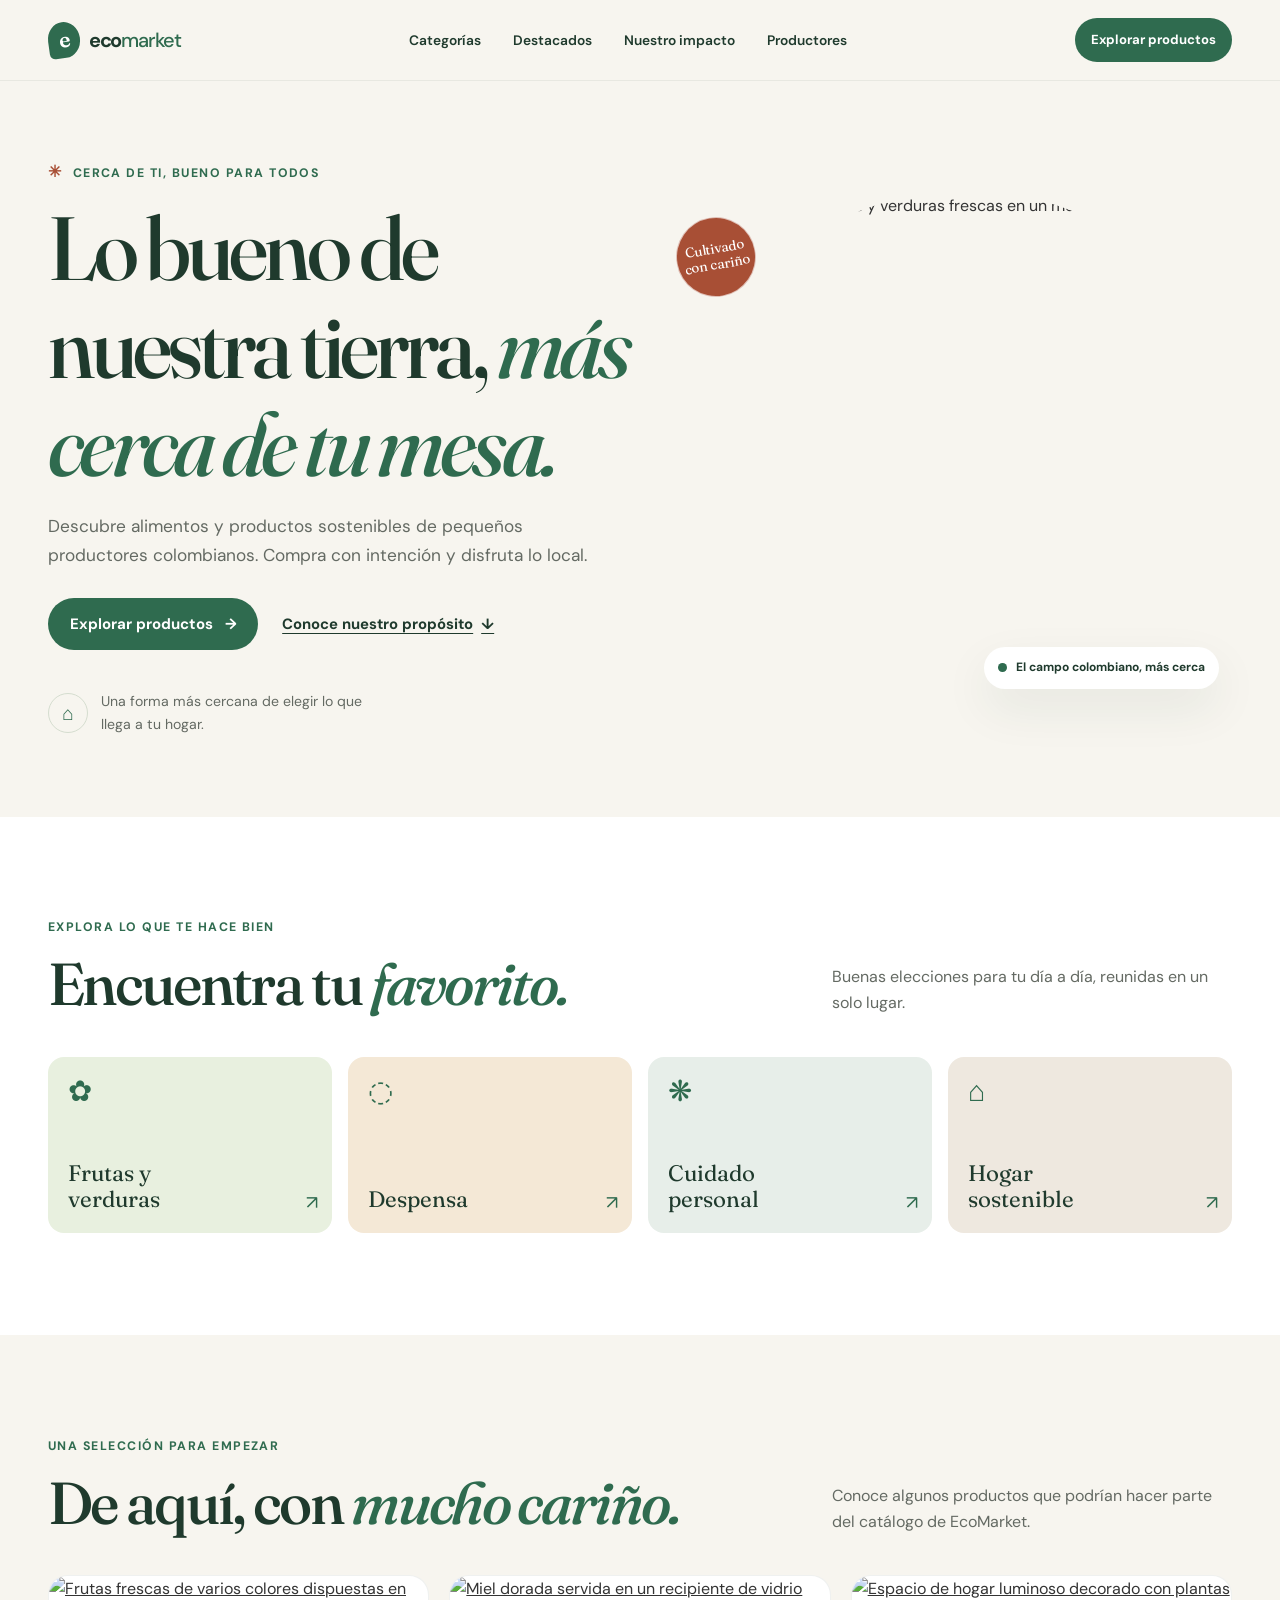
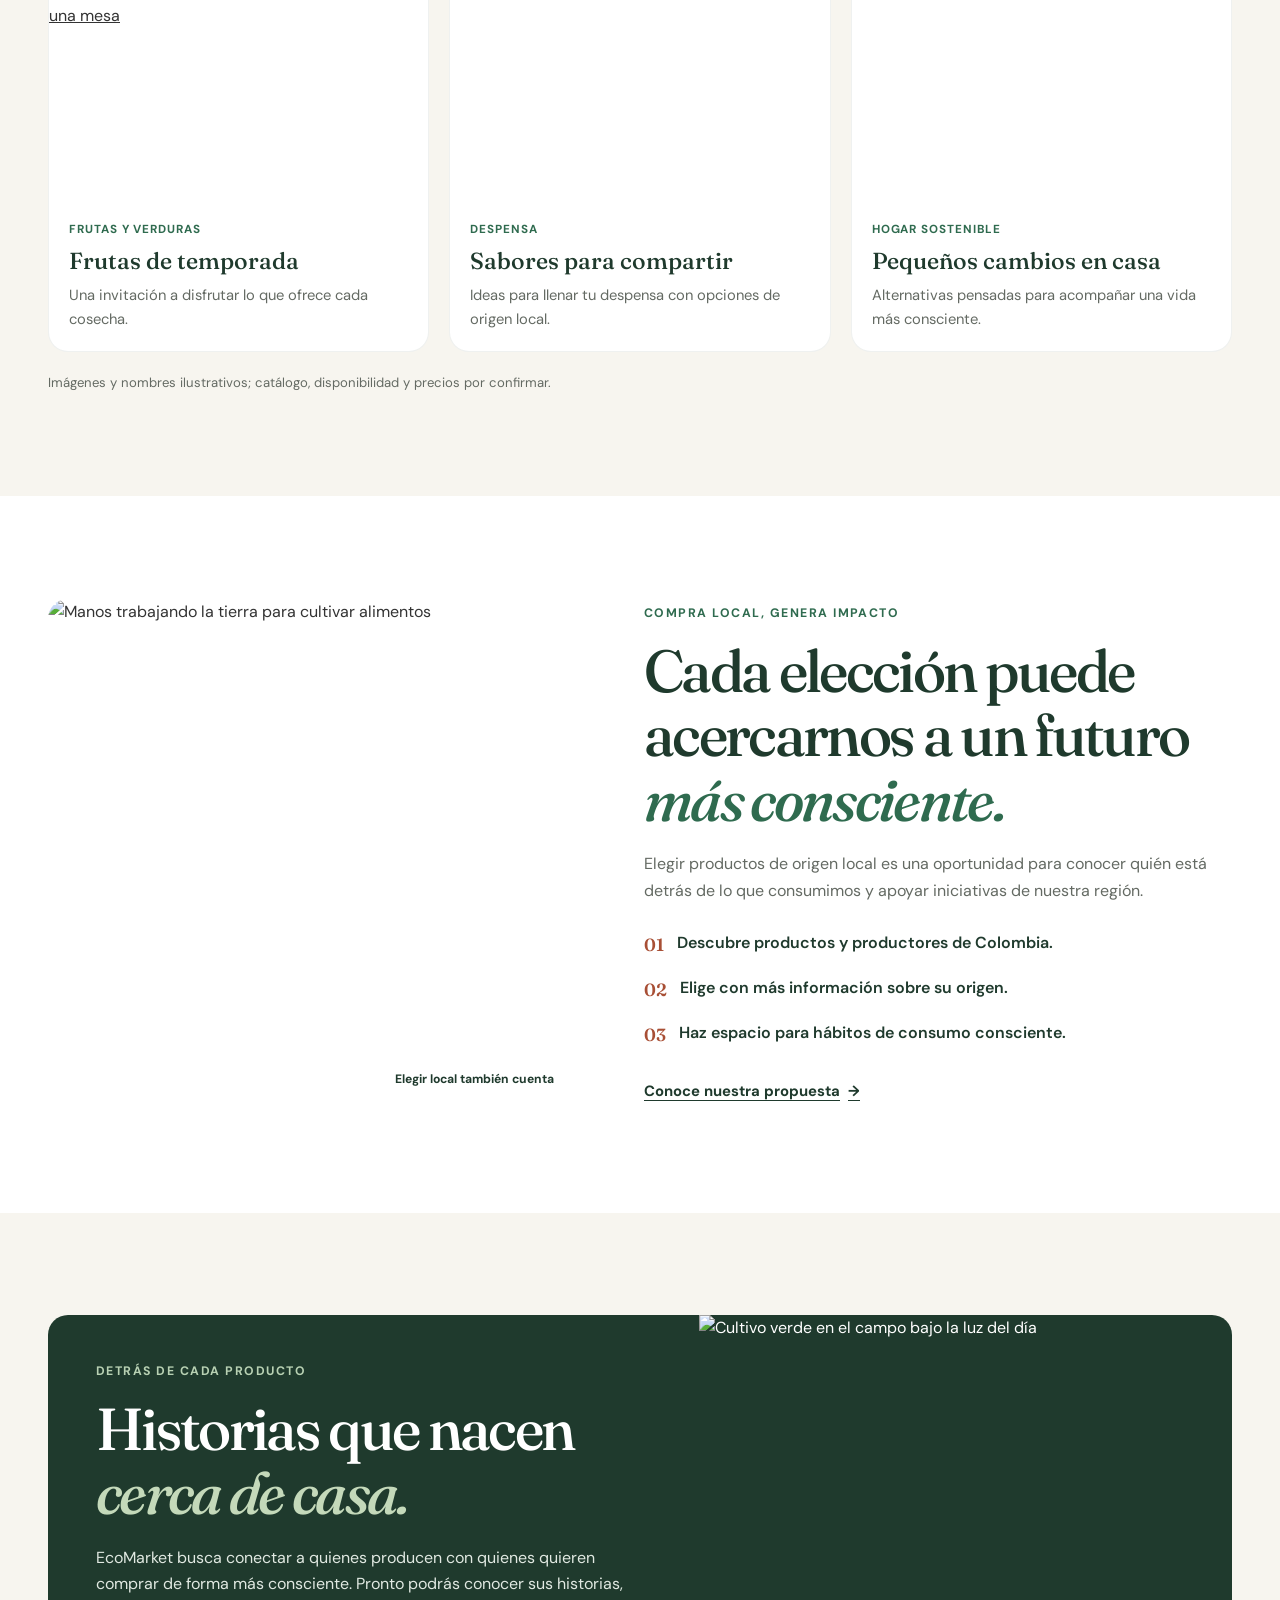
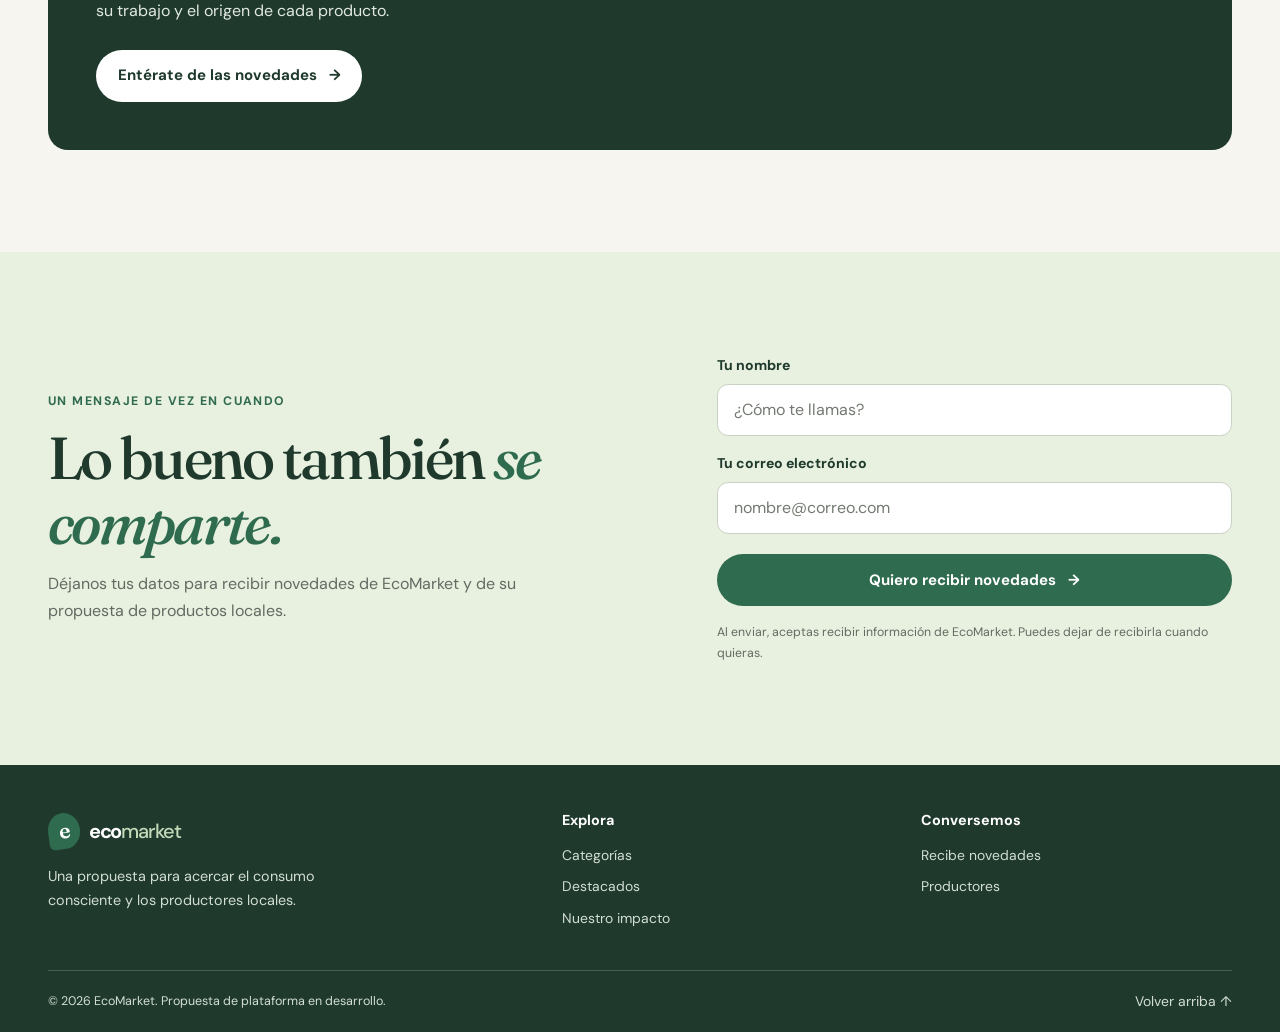
==== index.html @ 119ea351 "Add EcoMarket frontend workshop project Co-authored-by: Copilot <223556219+Copilot@users.noreply.git" ====
<!doctype html>
<html lang="es">
  <head>
    <meta charset="utf-8">
    <meta name="viewport" content="width=device-width, initial-scale=1">
    <meta name="description" content="EcoMarket acerca productos locales y sostenibles a tu mesa y apoya a pequeños productores colombianos.">
    <title>EcoMarket | Lo bueno de nuestra tierra</title>
    <link rel="preconnect" href="https://fonts.googleapis.com">
    <link rel="preconnect" href="https://fonts.gstatic.com" crossorigin>
    <link href="https://fonts.googleapis.com/css2?family=DM+Sans:wght@400;500;600;700&family=Fraunces:opsz,wght@9..144,500;9..144,600;9..144,700&display=swap" rel="stylesheet">
    <link rel="stylesheet" href="styles.css">
  </head>
  <body>
    <a class="skip-link" href="#contenido">Saltar al contenido principal</a>

    <header class="site-header">
      <div class="container header-content">
        <a class="brand" href="#inicio" aria-label="EcoMarket, ir al inicio">
          <span class="brand-mark" aria-hidden="true">e</span>
          <span>eco<span class="brand-light">market</span></span>
        </a>

        <nav class="main-nav" aria-label="Navegación principal">
          <a href="#categorias">Categorías</a>
          <a href="#productos">Destacados</a>
          <a href="#impacto">Nuestro impacto</a>
          <a href="#productores">Productores</a>
        </nav>

        <details class="mobile-menu">
          <summary aria-label="Abrir menú de navegación">Menú</summary>
          <nav aria-label="Navegación móvil">
            <a href="#categorias">Categorías</a>
            <a href="#productos">Destacados</a>
            <a href="#impacto">Nuestro impacto</a>
            <a href="#productores">Productores</a>
          </nav>
        </details>

        <a class="button button-small header-cta" href="#productos">Explorar productos</a>
      </div>
    </header>

    <main id="contenido">
      <section class="hero" id="inicio" aria-labelledby="hero-title">
        <div class="container hero-grid">
          <div class="hero-copy">
            <p class="eyebrow"><span aria-hidden="true">✳</span> Cerca de ti, bueno para todos</p>
            <h1 id="hero-title">Lo bueno de nuestra tierra, <em>más cerca de tu mesa.</em></h1>
            <p class="hero-description">Descubre alimentos y productos sostenibles de pequeños productores colombianos. Compra con intención y disfruta lo local.</p>
            <div class="hero-actions">
              <a class="button" href="#productos">Explorar productos <span aria-hidden="true">→</span></a>
              <a class="text-link" href="#impacto">Conoce nuestro propósito <span aria-hidden="true">↓</span></a>
            </div>
            <div class="hero-note">
              <span class="hero-note-icon" aria-hidden="true">⌂</span>
              <p>Una forma más cercana de elegir lo que llega a tu hogar.</p>
            </div>
          </div>
          <div class="hero-visual">
            <img
              class="hero-image"
              src="https://images.unsplash.com/photo-1542838132-92c53300491e?auto=format&amp;fit=crop&amp;w=1100&amp;q=85"
              alt="Canastas con frutas y verduras frescas en un mercado"
              fetchpriority="high"
            >
            <div class="image-caption">
              <span class="caption-dot" aria-hidden="true"></span>
              <span>El campo colombiano, más cerca</span>
            </div>
            <span class="hero-decoration" aria-hidden="true">Cultivado<br>con cariño</span>
          </div>
        </div>
      </section>

      <section class="categories section-space" id="categorias" aria-labelledby="categories-title">
        <div class="container">
          <div class="section-heading">
            <div>
              <p class="eyebrow">Explora lo que te hace bien</p>
              <h2 id="categories-title">Encuentra tu <em>favorito.</em></h2>
            </div>
            <p class="section-intro">Buenas elecciones para tu día a día, reunidas en un solo lugar.</p>
          </div>

          <div class="category-grid">
            <a class="category-card category-produce" href="#productos">
              <span class="category-icon" aria-hidden="true">✿</span>
              <span class="category-name">Frutas y verduras</span>
              <span class="category-arrow" aria-hidden="true">↗</span>
            </a>
            <a class="category-card category-pantry" href="#productos">
              <span class="category-icon" aria-hidden="true">◌</span>
              <span class="category-name">Despensa</span>
              <span class="category-arrow" aria-hidden="true">↗</span>
            </a>
            <a class="category-card category-care" href="#productos">
              <span class="category-icon" aria-hidden="true">❋</span>
              <span class="category-name">Cuidado personal</span>
              <span class="category-arrow" aria-hidden="true">↗</span>
            </a>
            <a class="category-card category-home" href="#productos">
              <span class="category-icon" aria-hidden="true">⌂</span>
              <span class="category-name">Hogar sostenible</span>
              <span class="category-arrow" aria-hidden="true">↗</span>
            </a>
          </div>
        </div>
      </section>

      <section class="featured section-space" id="productos" aria-labelledby="products-title">
        <div class="container">
          <div class="section-heading">
            <div>
              <p class="eyebrow">Una selección para empezar</p>
              <h2 id="products-title">De aquí, con <em>mucho cariño.</em></h2>
            </div>
            <p class="section-intro">Conoce algunos productos que podrían hacer parte del catálogo de EcoMarket.</p>
          </div>

          <div class="product-grid">
            <article class="product-card">
              <a class="product-image-link" href="#suscripcion" aria-label="Conocer novedades sobre frutas de temporada">
                <img
                  src="https://images.unsplash.com/photo-1610832958506-aa56368176cf?auto=format&amp;fit=crop&amp;w=700&amp;q=80"
                  alt="Frutas frescas de varios colores dispuestas en una mesa"
                  loading="lazy"
                >
              </a>
              <div class="product-details">
                <p class="product-category">Frutas y verduras</p>
                <h3>Frutas de temporada</h3>
                <p class="product-description">Una invitación a disfrutar lo que ofrece cada cosecha.</p>
              </div>
            </article>
            <article class="product-card">
              <a class="product-image-link" href="#suscripcion" aria-label="Conocer novedades sobre productos de despensa">
                <img
                  src="https://images.unsplash.com/photo-1587049352851-8d4e89133924?auto=format&amp;fit=crop&amp;w=700&amp;q=80"
                  alt="Miel dorada servida en un recipiente de vidrio"
                  loading="lazy"
                >
              </a>
              <div class="product-details">
                <p class="product-category">Despensa</p>
                <h3>Sabores para compartir</h3>
                <p class="product-description">Ideas para llenar tu despensa con opciones de origen local.</p>
              </div>
            </article>
            <article class="product-card">
              <a class="product-image-link" href="#suscripcion" aria-label="Conocer novedades sobre productos sostenibles para el hogar">
                <img
                  src="https://images.unsplash.com/photo-1600210492486-724fe5c67fb0?auto=format&amp;fit=crop&amp;w=700&amp;q=80"
                  alt="Espacio de hogar luminoso decorado con plantas"
                  loading="lazy"
                >
              </a>
              <div class="product-details">
                <p class="product-category">Hogar sostenible</p>
                <h3>Pequeños cambios en casa</h3>
                <p class="product-description">Alternativas pensadas para acompañar una vida más consciente.</p>
              </div>
            </article>
          </div>
          <p class="content-note">Imágenes y nombres ilustrativos; catálogo, disponibilidad y precios por confirmar.</p>
        </div>
      </section>

      <section class="impact section-space" id="impacto" aria-labelledby="impact-title">
        <div class="container impact-grid">
          <div class="impact-image-wrap">
            <img
              src="https://images.unsplash.com/photo-1592982537447-7440770cbfc9?auto=format&amp;fit=crop&amp;w=1000&amp;q=85"
              alt="Manos trabajando la tierra para cultivar alimentos"
              loading="lazy"
            >
            <span class="impact-image-label">Elegir local también cuenta</span>
          </div>
          <div class="impact-copy">
            <p class="eyebrow">Compra local, genera impacto</p>
            <h2 id="impact-title">Cada elección puede acercarnos a un futuro <em>más consciente.</em></h2>
            <p>Elegir productos de origen local es una oportunidad para conocer quién está detrás de lo que consumimos y apoyar iniciativas de nuestra región.</p>
            <ul class="impact-list">
              <li><span aria-hidden="true">01</span> Descubre productos y productores de Colombia.</li>
              <li><span aria-hidden="true">02</span> Elige con más información sobre su origen.</li>
              <li><span aria-hidden="true">03</span> Haz espacio para hábitos de consumo consciente.</li>
            </ul>
            <a class="text-link" href="#productores">Conoce nuestra propuesta <span aria-hidden="true">→</span></a>
          </div>
        </div>
      </section>

      <section class="producers section-space" id="productores" aria-labelledby="producers-title">
        <div class="container producer-panel">
          <div class="producer-copy">
            <p class="eyebrow">Detrás de cada producto</p>
            <h2 id="producers-title">Historias que nacen <em>cerca de casa.</em></h2>
            <p>EcoMarket busca conectar a quienes producen con quienes quieren comprar de forma más consciente. Pronto podrás conocer sus historias, su trabajo y el origen de cada producto.</p>
            <a class="button button-light" href="#suscripcion">Entérate de las novedades <span aria-hidden="true">→</span></a>
          </div>
          <div class="producer-photo">
            <img
              src="https://images.unsplash.com/photo-1500382017468-9049fed747ef?auto=format&amp;fit=crop&amp;w=900&amp;q=85"
              alt="Cultivo verde en el campo bajo la luz del día"
              loading="lazy"
            >
          </div>
        </div>
      </section>

      <section class="newsletter section-space" id="suscripcion" aria-labelledby="newsletter-title">
        <div class="container newsletter-inner">
          <div>
            <p class="eyebrow">Un mensaje de vez en cuando</p>
            <h2 id="newsletter-title">Lo bueno también <em>se comparte.</em></h2>
            <p>Déjanos tus datos para recibir novedades de EcoMarket y de su propuesta de productos locales.</p>
          </div>
          <form class="newsletter-form" action="#" method="get">
            <div class="form-field">
              <label for="nombre">Tu nombre</label>
              <input id="nombre" name="nombre" type="text" autocomplete="given-name" placeholder="¿Cómo te llamas?" required>
            </div>
            <div class="form-field">
              <label for="correo">Tu correo electrónico</label>
              <input id="correo" name="correo" type="email" autocomplete="email" placeholder="nombre@correo.com" required>
            </div>
            <button class="button" type="submit">Quiero recibir novedades <span aria-hidden="true">→</span></button>
            <p class="form-note">Al enviar, aceptas recibir información de EcoMarket. Puedes dejar de recibirla cuando quieras.</p>
          </form>
        </div>
      </section>
    </main>

    <footer class="site-footer">
      <div class="container footer-main">
        <div class="footer-brand">
          <a class="brand brand-footer" href="#inicio" aria-label="EcoMarket, volver al inicio">
            <span class="brand-mark" aria-hidden="true">e</span>
            <span>eco<span class="brand-light">market</span></span>
          </a>
          <p>Una propuesta para acercar el consumo consciente y los productores locales.</p>
        </div>
        <div class="footer-links">
          <h2>Explora</h2>
          <a href="#categorias">Categorías</a>
          <a href="#productos">Destacados</a>
          <a href="#impacto">Nuestro impacto</a>
        </div>
        <div class="footer-links">
          <h2>Conversemos</h2>
          <a href="#suscripcion">Recibe novedades</a>
          <a href="#productores">Productores</a>
        </div>
      </div>
      <div class="container footer-bottom">
        <p>© 2026 EcoMarket. Propuesta de plataforma en desarrollo.</p>
        <a href="#inicio">Volver arriba ↑</a>
      </div>
    </footer>
  </body>
</html>
---- styles.css ----
:root {
  color-scheme: light;
  --color-forest: #1f3a2d;
  --color-leaf: #2f6b4f;
  --color-leaf-dark: #24543d;
  --color-cream: #f7f5ef;
  --color-white: #fff;
  --color-terracotta: #a84f35;
  --color-ink: #333;
  --color-muted: #646a63;
  --color-line: #e6e3d9;
  --font-display: "Fraunces", Georgia, serif;
  --font-body: "DM Sans", Arial, sans-serif;
  --space-section: clamp(4rem, 8vw, 7rem);
  --radius-card: 1.25rem;
  --radius-pill: 999px;
  --shadow-card: 0 1.2rem 3rem rgb(31 58 45 / 8%);
}

* {
  box-sizing: border-box;
}

html {
  scroll-behavior: smooth;
  scroll-padding-top: 6rem;
}

body {
  margin: 0;
  background: var(--color-cream);
  color: var(--color-ink);
  font-family: var(--font-body);
  font-size: 1rem;
  line-height: 1.65;
  -webkit-font-smoothing: antialiased;
}

img {
  display: block;
  max-width: 100%;
}

a {
  color: inherit;
}

button,
input {
  font: inherit;
}

.container {
  width: min(100% - 2.5rem, 74rem);
  margin-inline: auto;
}

.skip-link {
  position: fixed;
  z-index: 20;
  top: 0.75rem;
  left: 0.75rem;
  padding: 0.75rem 1rem;
  transform: translateY(-160%);
  border-radius: 0.5rem;
  background: var(--color-white);
  color: var(--color-forest);
  font-weight: 700;
}

.skip-link:focus {
  transform: translateY(0);
}

:focus-visible {
  outline: 3px solid var(--color-terracotta);
  outline-offset: 4px;
}

.site-header {
  position: relative;
  z-index: 5;
  background: var(--color-cream);
  border-bottom: 1px solid rgb(31 58 45 / 7%);
}

.header-content {
  display: flex;
  min-height: 5rem;
  align-items: center;
  justify-content: space-between;
  gap: 1.25rem;
}

.brand {
  display: inline-flex;
  align-items: center;
  gap: 0.55rem;
  color: var(--color-forest);
  font-size: 1.25rem;
  font-weight: 700;
  letter-spacing: -0.06em;
  text-decoration: none;
  white-space: nowrap;
}

.brand-mark {
  display: grid;
  width: 2rem;
  aspect-ratio: 1;
  place-items: center;
  border-radius: 50% 50% 50% 0.35rem;
  background: var(--color-leaf);
  color: var(--color-white);
  font-family: var(--font-display);
  font-size: 1.35rem;
  font-weight: 600;
  transform: rotate(-8deg);
}

.brand-light {
  color: var(--color-leaf);
  font-weight: 500;
}

.main-nav {
  display: none;
}

.mobile-menu {
  position: relative;
  margin-left: auto;
}

.mobile-menu summary {
  padding: 0.45rem 0.65rem;
  border: 1px solid var(--color-line);
  border-radius: var(--radius-pill);
  color: var(--color-forest);
  font-size: 0.82rem;
  font-weight: 700;
  list-style: none;
  cursor: pointer;
}

.mobile-menu summary::-webkit-details-marker {
  display: none;
}

.mobile-menu summary::after {
  margin-left: 0.35rem;
  content: "⌄";
}

.mobile-menu[open] summary::after {
  content: "⌃";
}

.mobile-menu nav {
  position: absolute;
  top: calc(100% + 0.65rem);
  right: 0;
  display: grid;
  min-width: 13rem;
  gap: 0.2rem;
  padding: 0.55rem;
  border: 1px solid var(--color-line);
  border-radius: 0.85rem;
  background: var(--color-white);
  box-shadow: var(--shadow-card);
}

.mobile-menu nav a {
  padding: 0.65rem 0.75rem;
  border-radius: 0.5rem;
  color: var(--color-forest);
  font-size: 0.9rem;
  font-weight: 600;
  text-decoration: none;
}

.mobile-menu nav a:hover {
  background: var(--color-cream);
}

.button {
  display: inline-flex;
  min-height: 3.25rem;
  align-items: center;
  justify-content: center;
  gap: 0.75rem;
  padding: 0.8rem 1.35rem;
  border: 0;
  border-radius: var(--radius-pill);
  background: var(--color-leaf);
  color: var(--color-white);
  font-size: 0.94rem;
  font-weight: 700;
  text-align: center;
  text-decoration: none;
  transition: background-color 180ms ease, transform 180ms ease;
  cursor: pointer;
}

.button:hover {
  transform: translateY(-2px);
  background: var(--color-leaf-dark);
}

.button-small {
  min-height: 2.8rem;
  padding: 0.65rem 1rem;
  font-size: 0.82rem;
}

.hero {
  padding-block: 3.5rem 4.5rem;
  overflow: hidden;
}

.hero-grid {
  display: grid;
  align-items: center;
  gap: 3rem;
}

.hero-copy {
  max-width: 39rem;
}

.eyebrow {
  margin: 0 0 1rem;
  color: var(--color-leaf);
  font-size: 0.77rem;
  font-weight: 700;
  letter-spacing: 0.12em;
  line-height: 1.4;
  text-transform: uppercase;
}

.hero .eyebrow span {
  margin-right: 0.35rem;
  color: var(--color-terracotta);
  font-size: 1rem;
}

h1,
h2,
h3,
p {
  margin-top: 0;
}

h1,
h2 {
  color: var(--color-forest);
  font-family: var(--font-display);
  font-weight: 500;
  letter-spacing: -0.045em;
  line-height: 1.09;
}

h1 {
  max-width: 11ch;
  margin-bottom: 1.25rem;
  font-size: clamp(3rem, 11vw, 5.6rem);
}

h1 em,
h2 em {
  color: var(--color-leaf);
  font-weight: 500;
}

.hero-description {
  max-width: 34rem;
  margin-bottom: 1.8rem;
  color: var(--color-muted);
  font-size: 1.08rem;
}

.hero-actions {
  display: flex;
  flex-wrap: wrap;
  align-items: center;
  gap: 1rem 1.5rem;
}

.text-link {
  display: inline-flex;
  align-items: center;
  gap: 0.5rem;
  color: var(--color-forest);
  font-size: 0.93rem;
  font-weight: 700;
  text-decoration-thickness: 1px;
  text-underline-offset: 0.25rem;
}

.text-link:hover {
  color: var(--color-leaf);
}

.hero-note {
  display: flex;
  align-items: center;
  gap: 0.8rem;
  margin-top: 2.5rem;
}

.hero-note-icon {
  display: grid;
  width: 2.5rem;
  aspect-ratio: 1;
  flex: 0 0 auto;
  place-items: center;
  border: 1px solid #d5ddcf;
  border-radius: 50%;
  color: var(--color-leaf);
  font-size: 1.2rem;
}

.hero-note p {
  max-width: 18rem;
  margin: 0;
  color: var(--color-muted);
  font-size: 0.88rem;
}

.hero-visual {
  position: relative;
  max-width: 35rem;
  margin-inline: auto;
}

.hero-image {
  width: 100%;
  height: clamp(19rem, 74vw, 32rem);
  border-radius: 48% 48% 1.4rem 1.4rem;
  object-fit: cover;
}

.image-caption {
  position: absolute;
  right: 0.8rem;
  bottom: 1rem;
  display: inline-flex;
  align-items: center;
  gap: 0.55rem;
  padding: 0.7rem 0.9rem;
  border-radius: var(--radius-pill);
  background: var(--color-white);
  color: var(--color-forest);
  box-shadow: var(--shadow-card);
  font-size: 0.75rem;
  font-weight: 700;
}

.caption-dot {
  width: 0.55rem;
  aspect-ratio: 1;
  border-radius: 50%;
  background: var(--color-leaf);
}

.hero-decoration {
  position: absolute;
  top: 1.5rem;
  left: -1rem;
  display: grid;
  width: 5rem;
  aspect-ratio: 1;
  place-content: center;
  border: 1px solid rgb(255 255 255 / 65%);
  border-radius: 50%;
  background: var(--color-terracotta);
  color: var(--color-white);
  font-family: var(--font-display);
  font-size: 0.85rem;
  line-height: 1.15;
  text-align: center;
  transform: rotate(-10deg);
}

.section-space {
  padding-block: var(--space-section);
}

.categories {
  background: var(--color-white);
}

.section-heading {
  display: flex;
  flex-direction: column;
  gap: 1rem;
  margin-bottom: 2rem;
}

.section-heading h2,
.impact h2,
.producer-copy h2,
.newsletter h2 {
  margin-bottom: 0;
  font-size: clamp(2.25rem, 7vw, 3.7rem);
}

.section-intro {
  max-width: 25rem;
  margin: 0;
  color: var(--color-muted);
}

.category-grid {
  display: grid;
  grid-template-columns: repeat(2, minmax(0, 1fr));
  gap: 0.8rem;
}

.category-card {
  position: relative;
  display: flex;
  min-height: 9.5rem;
  flex-direction: column;
  align-items: flex-start;
  justify-content: space-between;
  padding: 1rem;
  overflow: hidden;
  border-radius: 1rem;
  color: var(--color-forest);
  text-decoration: none;
  transition: transform 180ms ease, box-shadow 180ms ease;
}

.category-card:hover {
  transform: translateY(-3px);
  box-shadow: var(--shadow-card);
}

.category-produce {
  background: #e8f0df;
}

.category-pantry {
  background: #f4e8d6;
}

.category-care {
  background: #e7eee9;
}

.category-home {
  background: #eee8df;
}

.category-icon {
  color: var(--color-leaf);
  font-family: var(--font-display);
  font-size: 1.8rem;
  line-height: 1;
}

.category-name {
  max-width: 10ch;
  font-family: var(--font-display);
  font-size: clamp(1.05rem, 3.8vw, 1.4rem);
  line-height: 1.15;
}

.category-arrow {
  position: absolute;
  right: 0.9rem;
  bottom: 0.9rem;
  color: var(--color-leaf);
  font-size: 1.2rem;
}

.featured {
  background: var(--color-cream);
}

.product-grid {
  display: grid;
  gap: 1.25rem;
}

.product-card {
  overflow: hidden;
  border: 1px solid rgb(31 58 45 / 7%);
  border-radius: var(--radius-card);
  background: var(--color-white);
  transition: transform 180ms ease, box-shadow 180ms ease;
}

.product-card:hover {
  transform: translateY(-4px);
  box-shadow: var(--shadow-card);
}

.product-image-link {
  display: block;
  overflow: hidden;
}

.product-image-link img {
  width: 100%;
  height: 14rem;
  object-fit: cover;
  transition: transform 300ms ease;
}

.product-card:hover img {
  transform: scale(1.035);
}

.product-details {
  padding: 1.25rem;
}

.product-category {
  margin-bottom: 0.45rem;
  color: var(--color-leaf);
  font-size: 0.73rem;
  font-weight: 700;
  letter-spacing: 0.08em;
  text-transform: uppercase;
}

.product-details h3 {
  margin-bottom: 0.5rem;
  color: var(--color-forest);
  font-family: var(--font-display);
  font-size: 1.45rem;
  font-weight: 500;
  line-height: 1.2;
}

.product-description {
  margin-bottom: 0;
  color: var(--color-muted);
  font-size: 0.92rem;
}

.content-note {
  margin: 1.25rem 0 0;
  color: var(--color-muted);
  font-size: 0.82rem;
}

.impact {
  background: var(--color-white);
}

.impact-grid {
  display: grid;
  align-items: center;
  gap: 2.5rem;
}

.impact-image-wrap {
  position: relative;
}

.impact-image-wrap img {
  width: 100%;
  height: 21rem;
  border-radius: var(--radius-card);
  object-fit: cover;
}

.impact-image-label {
  position: absolute;
  right: 0.8rem;
  bottom: 0.8rem;
  padding: 0.55rem 0.8rem;
  border-radius: var(--radius-pill);
  background: var(--color-white);
  color: var(--color-forest);
  font-size: 0.76rem;
  font-weight: 700;
}

.impact-copy > p:not(.eyebrow) {
  margin-block: 1.2rem;
  color: var(--color-muted);
}

.impact-list {
  display: grid;
  gap: 1rem;
  margin: 1.6rem 0 1.8rem;
  padding: 0;
  list-style: none;
}

.impact-list li {
  display: flex;
  align-items: flex-start;
  gap: 0.8rem;
  color: var(--color-forest);
  font-weight: 600;
}

.impact-list span {
  color: var(--color-terracotta);
  font-family: var(--font-display);
  font-size: 1.1rem;
}

.producers {
  background: var(--color-cream);
}

.producer-panel {
  display: grid;
  overflow: hidden;
  border-radius: var(--radius-card);
  background: var(--color-forest);
  color: var(--color-white);
}

.producer-copy {
  padding: 2rem 1.5rem;
}

.producer-copy .eyebrow {
  color: #b8d1b3;
}

.producer-copy h2 {
  color: var(--color-white);
}

.producer-copy h2 em {
  color: #c4d9ba;
}

.producer-copy > p:not(.eyebrow) {
  max-width: 34rem;
  margin-block: 1.2rem 1.6rem;
  color: #e1e9e2;
}

.button-light {
  background: var(--color-white);
  color: var(--color-forest);
}

.button-light:hover {
  background: #e8f0df;
  color: var(--color-forest);
}

.producer-photo {
  min-height: 15rem;
}

.producer-photo img {
  width: 100%;
  height: 100%;
  min-height: 15rem;
  object-fit: cover;
}

.newsletter {
  background: #e8f0df;
}

.newsletter-inner {
  display: grid;
  gap: 2rem;
}

.newsletter-inner > div > p:last-child {
  max-width: 31rem;
  margin-block: 1rem 0;
  color: var(--color-muted);
}

.newsletter-form {
  display: grid;
  gap: 1rem;
}

.form-field {
  display: grid;
  gap: 0.4rem;
}

.form-field label {
  color: var(--color-forest);
  font-size: 0.88rem;
  font-weight: 700;
}

.form-field input {
  width: 100%;
  min-height: 3.2rem;
  padding: 0.75rem 0.95rem;
  border: 1px solid #c8d2c4;
  border-radius: 0.7rem;
  background: var(--color-white);
  color: var(--color-ink);
}

.form-field input::placeholder {
  color: #737a71;
}

.form-field input:focus-visible {
  border-color: var(--color-leaf);
}

.newsletter-form .button {
  width: 100%;
  margin-top: 0.25rem;
}

.form-note {
  margin: 0;
  color: var(--color-muted);
  font-size: 0.77rem;
}

.site-footer {
  padding-top: 3rem;
  background: var(--color-forest);
  color: #edf2eb;
}

.footer-main {
  display: grid;
  gap: 2rem;
  padding-bottom: 2.5rem;
}

.brand-footer {
  color: var(--color-white);
}

.brand-footer .brand-light {
  color: #c4d9ba;
}

.footer-brand p {
  max-width: 21rem;
  margin: 1rem 0 0;
  color: #d3ded3;
  font-size: 0.9rem;
}

.footer-links {
  display: grid;
  justify-items: start;
  align-content: start;
  gap: 0.55rem;
}

.footer-links h2 {
  margin-bottom: 0.35rem;
  color: var(--color-white);
  font-family: var(--font-body);
  font-size: 0.9rem;
  font-weight: 700;
  letter-spacing: 0;
}

.footer-links a,
.footer-bottom a {
  color: #d3ded3;
  font-size: 0.87rem;
  text-decoration: none;
  text-underline-offset: 0.2rem;
}

.footer-links a:hover,
.footer-bottom a:hover {
  color: var(--color-white);
  text-decoration: underline;
}

.footer-bottom {
  display: flex;
  flex-direction: column;
  gap: 0.4rem;
  padding-block: 1.2rem;
  border-top: 1px solid rgb(255 255 255 / 18%);
}

.footer-bottom p {
  margin: 0;
  color: #d3ded3;
  font-size: 0.78rem;
}

@media (min-width: 42rem) {
  .container {
    width: min(100% - 4rem, 74rem);
  }

  .hero {
    padding-block: 5rem;
  }

  .hero-visual {
    width: 100%;
  }

  .hero-decoration {
    left: -1.5rem;
  }

  .section-heading {
    flex-direction: row;
    align-items: end;
    justify-content: space-between;
    gap: 2rem;
    margin-bottom: 2.5rem;
  }

  .category-grid {
    grid-template-columns: repeat(4, minmax(0, 1fr));
    gap: 1rem;
  }

  .category-card {
    min-height: 11rem;
    padding: 1.25rem;
  }

  .product-grid {
    grid-template-columns: repeat(3, minmax(0, 1fr));
  }

  .impact-grid {
    grid-template-columns: 0.95fr 1.05fr;
    gap: 4rem;
  }

  .impact-image-wrap img {
    height: 32rem;
  }

  .producer-panel {
    grid-template-columns: 1.1fr 0.9fr;
    align-items: stretch;
  }

  .producer-copy {
    padding: 3rem;
  }

  .producer-photo,
  .producer-photo img {
    min-height: 27rem;
  }

  .newsletter-inner {
    grid-template-columns: 1fr 0.85fr;
    align-items: center;
    gap: 4rem;
  }

  .footer-main {
    grid-template-columns: 1.5fr 1fr 1fr;
    gap: 3rem;
  }

  .footer-bottom {
    flex-direction: row;
    align-items: center;
    justify-content: space-between;
  }
}

@media (min-width: 58rem) {
  .hero-grid {
    grid-template-columns: 1.05fr 0.95fr;
    gap: 2rem;
  }

  .main-nav {
    display: flex;
    align-items: center;
    gap: clamp(1rem, 2.5vw, 2rem);
  }

  .main-nav a {
    color: var(--color-forest);
    font-size: 0.86rem;
    font-weight: 600;
    text-decoration: none;
    text-underline-offset: 0.3rem;
  }

  .main-nav a:hover {
    color: var(--color-leaf);
    text-decoration: underline;
  }

  .mobile-menu {
    display: none;
  }

  .hero-grid {
    gap: 4rem;
  }
}

@media (max-width: 21rem) {
  .container {
    width: min(100% - 1.5rem, 74rem);
  }

  .header-content {
    gap: 0.5rem;
  }

  .brand {
    gap: 0.35rem;
    font-size: 1.08rem;
  }

  .brand-mark {
    width: 1.7rem;
  }

  .button-small {
    padding-inline: 0.7rem;
    font-size: 0.72rem;
  }
}

@media (prefers-reduced-motion: reduce) {
  *,
  *::before,
  *::after {
    scroll-behavior: auto !important;
    transition-duration: 0.01ms !important;
    animation-duration: 0.01ms !important;
    animation-iteration-count: 1 !important;
  }
}

/* Administrative dashboard */
.dashboard-body {
  min-height: 100vh;
  background: #f3f4f0;
}

.dashboard-layout {
  min-height: 100vh;
}

.dashboard-sidebar {
  display: grid;
  grid-template-columns: auto 1fr;
  align-items: center;
  gap: 0.9rem 1rem;
  padding: 0.85rem 1rem;
  border-bottom: 1px solid var(--color-line);
  background: var(--color-white);
}

.dashboard-brand {
  grid-column: 1 / -1;
}

.dashboard-mobile-nav {
  position: relative;
}

.dashboard-mobile-nav summary {
  padding: 0.5rem 0.75rem;
  border: 1px solid var(--color-line);
  border-radius: var(--radius-pill);
  color: var(--color-forest);
  font-size: 0.82rem;
  font-weight: 700;
  list-style: none;
  cursor: pointer;
}

.dashboard-mobile-nav summary::-webkit-details-marker {
  display: none;
}

.dashboard-mobile-nav summary::after {
  margin-left: 0.35rem;
  content: "⌄";
}

.dashboard-mobile-nav[open] summary::after {
  content: "⌃";
}

.dashboard-mobile-nav .dashboard-nav {
  position: absolute;
  z-index: 4;
  top: calc(100% + 0.5rem);
  left: 0;
  width: min(18rem, calc(100vw - 2rem));
  padding: 0.6rem;
  border: 1px solid var(--color-line);
  border-radius: 0.85rem;
  background: var(--color-white);
  box-shadow: var(--shadow-card);
}

.dashboard-desktop-nav {
  display: none;
}

.dashboard-nav {
  display: grid;
  gap: 0.35rem;
}

.dashboard-nav-link {
  display: flex;
  min-height: 2.85rem;
  align-items: center;
  gap: 0.8rem;
  padding: 0.65rem 0.85rem;
  border-radius: 0.7rem;
  color: var(--color-muted);
  font-size: 0.9rem;
  font-weight: 600;
  text-decoration: none;
}

.dashboard-nav-link span {
  width: 1.25rem;
  color: var(--color-leaf);
  font-size: 1.1rem;
  text-align: center;
}

.dashboard-nav-link:hover,
.dashboard-nav-link.is-current {
  background: #e8f0df;
  color: var(--color-forest);
}

.dashboard-nav-link.is-current {
  font-weight: 700;
}

.sidebar-note,
.back-to-site {
  display: none;
}

.dashboard-main {
  width: min(100% - 2rem, 88rem);
  margin-inline: auto;
  padding-block: 1.75rem 2rem;
}

.dashboard-topbar {
  display: flex;
  flex-direction: column;
  align-items: flex-start;
  gap: 1.2rem;
  margin-bottom: 1.5rem;
}

.dashboard-topbar .eyebrow,
.panel-heading .eyebrow,
.placeholder-panel .eyebrow {
  margin-bottom: 0.45rem;
}

.dashboard-topbar h1 {
  margin: 0;
  font-size: clamp(2.2rem, 7vw, 3.4rem);
}

.dashboard-topbar h1 em {
  color: var(--color-leaf);
  font-weight: 500;
}

.dashboard-intro {
  margin: 0.65rem 0 0;
  color: var(--color-muted);
}

.dashboard-action {
  flex: 0 0 auto;
}

.demo-notice {
  display: flex;
  align-items: flex-start;
  gap: 0.8rem;
  margin-bottom: 1.25rem;
  padding: 0.9rem 1rem;
  border: 1px solid #d5ddcf;
  border-radius: 0.85rem;
  background: #edf3e9;
  color: var(--color-forest);
}

.demo-notice > span {
  flex: 0 0 auto;
  color: var(--color-leaf);
  font-weight: 700;
}

.demo-notice p {
  margin: 0;
  font-size: 0.85rem;
}

.dashboard-kpis {
  display: grid;
  gap: 0.9rem;
  margin-bottom: 1.25rem;
}

.kpi-card,
.dashboard-panel {
  border: 1px solid rgb(31 58 45 / 7%);
  border-radius: var(--radius-card);
  background: var(--color-white);
  box-shadow: 0 0.6rem 1.8rem rgb(31 58 45 / 4%);
}

.kpi-card {
  min-width: 0;
  padding: 1.2rem;
}

.kpi-heading {
  display: flex;
  align-items: center;
  justify-content: space-between;
  gap: 0.5rem;
  margin-bottom: 1rem;
}

.kpi-icon {
  display: grid;
  width: 2.5rem;
  aspect-ratio: 1;
  place-items: center;
  border-radius: 0.8rem;
  font-weight: 700;
}

.kpi-icon-green {
  background: #e8f0df;
  color: var(--color-leaf);
}

.kpi-icon-yellow {
  background: #f7edcf;
  color: #70520b;
}

.kpi-icon-purple {
  background: #eee8f5;
  color: #593a78;
}

.kpi-caption,
.static-label {
  color: var(--color-muted);
  font-size: 0.68rem;
  font-weight: 700;
  letter-spacing: 0.04em;
  text-transform: uppercase;
}

.kpi-label {
  margin-bottom: 0.15rem;
  color: var(--color-muted);
  font-size: 0.88rem;
  font-weight: 600;
}

.kpi-value {
  margin-bottom: 0.15rem;
  color: var(--color-forest);
  font-family: var(--font-display);
  font-size: 2.3rem;
  font-weight: 600;
  letter-spacing: -0.04em;
  line-height: 1.15;
}

.kpi-value.kpi-currency {
  font-size: clamp(1.7rem, 7vw, 2.3rem);
}

.kpi-description {
  margin: 0;
  color: var(--color-muted);
  font-size: 0.76rem;
}

.dashboard-panel {
  margin-bottom: 1.25rem;
  padding: 1.1rem;
}

.panel-heading {
  display: flex;
  flex-direction: column;
  align-items: flex-start;
  gap: 1rem;
  margin-bottom: 1.25rem;
}

.panel-heading h2,
.placeholder-panel h2 {
  margin-bottom: 0.35rem;
  color: var(--color-forest);
  font-family: var(--font-display);
  font-size: 1.8rem;
  font-weight: 500;
  letter-spacing: -0.04em;
  line-height: 1.15;
}

.panel-heading p:not(.eyebrow),
.placeholder-panel p:not(.eyebrow) {
  margin-bottom: 0;
  color: var(--color-muted);
  font-size: 0.88rem;
}

.table-scroll {
  overflow-x: auto;
  border: 1px solid var(--color-line);
  border-radius: 0.8rem;
  overscroll-behavior-inline: contain;
}

.inventory-table {
  width: 100%;
  min-width: 59rem;
  border-collapse: collapse;
  text-align: left;
}

.inventory-table th,
.inventory-table td {
  padding: 0.9rem 0.8rem;
  border-bottom: 1px solid #ecebe6;
  vertical-align: middle;
}

.inventory-table thead th {
  background: #f7f8f5;
  color: var(--color-muted);
  font-size: 0.7rem;
  font-weight: 700;
  letter-spacing: 0.04em;
  text-transform: uppercase;
  white-space: nowrap;
}

.inventory-table tbody th {
  color: var(--color-forest);
  font-size: 0.82rem;
  font-weight: 700;
}

.inventory-table tbody td {
  color: var(--color-ink);
  font-size: 0.8rem;
}

.inventory-table tbody tr:nth-child(even) {
  background: #fbfbf9;
}

.inventory-table tbody tr:last-child th,
.inventory-table tbody tr:last-child td {
  border-bottom: 0;
}

.table-subtext {
  display: block;
  margin-top: 0.2rem;
  color: var(--color-muted);
  font-size: 0.73rem;
}

.status-badge {
  display: inline-flex;
  min-height: 1.7rem;
  align-items: center;
  padding: 0.25rem 0.6rem;
  border-radius: var(--radius-pill);
  font-size: 0.7rem;
  font-weight: 700;
  white-space: nowrap;
}

.status-available {
  background: #e2f1e7;
  color: #24543d;
}

.status-low {
  background: #fbefc9;
  color: #654a08;
}

.status-out {
  background: #f8e2de;
  color: #8c3528;
}

.row-actions {
  display: flex;
  gap: 0.4rem;
}

.row-action {
  padding: 0.4rem 0.55rem;
  border: 1px solid var(--color-line);
  border-radius: 0.45rem;
  background: var(--color-white);
  font-size: 0.7rem;
  font-weight: 700;
  cursor: pointer;
}

.row-action-edit {
  color: var(--color-leaf-dark);
}

.row-action-delete {
  color: #8c3528;
}

.row-action:hover {
  background: var(--color-cream);
}

.table-note {
  margin: 0.85rem 0 0;
  color: var(--color-muted);
  font-size: 0.76rem;
}

.placeholder-panel {
  display: flex;
  align-items: center;
  justify-content: space-between;
  gap: 1rem;
}

.placeholder-panel h2 {
  font-size: 1.55rem;
}

.placeholder-panel p:not(.eyebrow) {
  max-width: 48rem;
}

.report-mark {
  display: grid;
  width: 2.5rem;
  aspect-ratio: 1;
  flex: 0 0 auto;
  place-items: center;
  border-radius: 50%;
  background: #e8f0df;
  color: var(--color-leaf);
}

.dashboard-footer {
  display: flex;
  flex-direction: column;
  gap: 0.35rem;
  padding: 1rem 0;
  color: var(--color-muted);
  font-size: 0.78rem;
}

.dashboard-footer p {
  margin: 0;
}

.dashboard-footer a {
  width: fit-content;
  color: var(--color-leaf-dark);
  font-weight: 700;
  text-underline-offset: 0.2rem;
}

@media (min-width: 38rem) {
  .dashboard-main {
    width: min(100% - 3rem, 88rem);
    padding-block: 2.25rem;
  }

  .dashboard-topbar {
    flex-direction: row;
    align-items: center;
    justify-content: space-between;
  }

  .dashboard-kpis {
    grid-template-columns: repeat(2, minmax(0, 1fr));
  }

  .panel-heading {
    flex-direction: row;
    align-items: center;
    justify-content: space-between;
  }

  .dashboard-panel {
    padding: 1.5rem;
  }

  .dashboard-footer {
    flex-direction: row;
    justify-content: space-between;
  }
}

@media (min-width: 64rem) {
  .dashboard-layout {
    display: grid;
    grid-template-columns: 15.5rem minmax(0, 1fr);
  }

  .dashboard-sidebar {
    position: sticky;
    top: 0;
    display: flex;
    height: 100vh;
    flex-direction: column;
    align-items: stretch;
    padding: 1.6rem 1.1rem 1.2rem;
    border-right: 1px solid var(--color-line);
    border-bottom: 0;
  }

  .dashboard-brand {
    margin-bottom: 2.5rem;
  }

  .dashboard-mobile-nav {
    display: none;
  }

  .dashboard-desktop-nav {
    display: grid;
  }

  .sidebar-note {
    display: block;
    margin-top: auto;
    padding: 1rem;
    border-radius: 0.9rem;
    background: #edf3e9;
    color: var(--color-forest);
  }

  .sidebar-note > span {
    color: var(--color-terracotta);
  }

  .sidebar-note p {
    margin: 0.35rem 0 0;
    font-size: 0.78rem;
  }

  .back-to-site {
    display: block;
    margin-top: 1rem;
    padding: 0.65rem 0.4rem;
    color: var(--color-leaf-dark);
    font-size: 0.82rem;
    font-weight: 700;
    text-decoration: none;
  }

  .back-to-site:hover {
    text-decoration: underline;
    text-underline-offset: 0.2rem;
  }

  .dashboard-main {
    width: min(100% - 4rem, 88rem);
    padding-block: 2.5rem;
  }

  .dashboard-kpis {
    grid-template-columns: repeat(3, minmax(0, 1fr));
  }
}

.catalog-filters {
  display: grid;
  gap: 0.85rem;
  margin-bottom: 1.25rem;
}

.catalog-search,
.catalog-filter {
  display: grid;
  align-content: start;
  gap: 0.35rem;
}

.catalog-search label,
.catalog-filter label {
  color: var(--color-forest);
  font-size: 0.78rem;
  font-weight: 700;
}

.catalog-filters input,
.catalog-filters select,
.product-form select {
  width: 100%;
  min-height: 2.85rem;
  padding: 0.65rem 0.75rem;
  border: 1px solid #c8d2c4;
  border-radius: 0.65rem;
  background: var(--color-white);
  color: var(--color-ink);
}

.catalog-filters input::placeholder {
  color: #737a71;
}

.button-filter-reset {
  align-self: end;
}

.catalog-grid {
  grid-template-columns: repeat(auto-fit, minmax(min(100%, 16rem), 1fr));
  align-items: stretch;
}

.catalog-product-card {
  display: flex;
  min-width: 0;
  flex-direction: column;
}

.catalog-product-card .product-details {
  flex: 1;
}

.catalog-card-heading {
  display: flex;
  align-items: flex-start;
  justify-content: space-between;
  gap: 0.65rem;
}

.catalog-card-heading h3 {
  overflow-wrap: anywhere;
}

.catalog-card-heading .status-badge {
  flex: 0 0 auto;
  margin-top: 0.1rem;
}

.catalog-product-price {
  margin: 0.85rem 0 0;
  color: var(--color-forest);
  font-size: 1.12rem;
  font-weight: 700;
}

.catalog-product-facts {
  display: grid;
  gap: 0.7rem;
  margin: 0;
  padding: 0 1.25rem 1.2rem;
}

.catalog-product-facts > div {
  display: grid;
  grid-template-columns: minmax(4.5rem, 0.65fr) minmax(0, 1fr);
  gap: 0.6rem;
  border-bottom: 1px solid #ecebe6;
  padding-bottom: 0.55rem;
}

.catalog-product-facts > div:last-child {
  border-bottom: 0;
  padding-bottom: 0;
}

.catalog-product-facts dt {
  color: var(--color-muted);
  font-size: 0.76rem;
  font-weight: 600;
}

.catalog-product-facts dd {
  margin: 0;
  color: var(--color-forest);
  font-size: 0.78rem;
  font-weight: 600;
  overflow-wrap: anywhere;
  text-align: right;
}

.catalog-card-actions {
  display: flex;
  gap: 0.6rem;
  padding: 1rem 1.25rem;
  border-top: 1px solid #ecebe6;
}

.catalog-card-actions .row-action {
  min-height: 2.5rem;
  flex: 1;
  font-size: 0.82rem;
}

.catalog-empty {
  margin: 1rem 0 0;
  padding: 1.1rem;
  border: 1px dashed #c8d2c4;
  border-radius: 0.8rem;
  color: var(--color-muted);
  text-align: center;
}

.catalog-status {
  margin-bottom: 1rem;
  padding: 0.85rem 1rem;
  border: 1px solid #e6b9b0;
  border-radius: 0.75rem;
  background: #fdf0ed;
  color: #762d22;
  font-size: 0.86rem;
}

.catalog-status[hidden],
.catalog-empty[hidden],
.form-error[hidden] {
  display: none;
}

.product-dialog {
  width: min(100% - 1.5rem, 44rem);
  max-width: 44rem;
  max-height: min(90vh, 52rem);
  padding: 0;
  overflow: auto;
  border: 1px solid var(--color-line);
  border-radius: var(--radius-card);
  background: var(--color-white);
  color: var(--color-ink);
  box-shadow: 0 1.5rem 5rem rgb(0 0 0 / 25%);
}

.product-dialog::backdrop {
  background: rgb(20 35 27 / 58%);
}

.product-form {
  padding: 1.25rem;
}

.dialog-heading {
  display: flex;
  align-items: flex-start;
  justify-content: space-between;
  gap: 1rem;
  margin-bottom: 1.25rem;
}

.dialog-heading h2 {
  margin: 0;
  color: var(--color-forest);
  font-family: var(--font-display);
  font-size: 1.8rem;
  font-weight: 500;
  letter-spacing: -0.04em;
  line-height: 1.15;
}

.dialog-close {
  display: grid;
  width: 2.5rem;
  aspect-ratio: 1;
  flex: 0 0 auto;
  place-items: center;
  border: 1px solid var(--color-line);
  border-radius: 50%;
  background: var(--color-white);
  color: var(--color-forest);
  font-size: 1.5rem;
  cursor: pointer;
}

.product-form-grid {
  display: grid;
  gap: 0.9rem;
}

.product-form .form-field {
  min-width: 0;
}

.product-form .form-field input {
  min-height: 2.9rem;
  padding: 0.65rem 0.75rem;
}

.checkbox-field {
  display: flex;
  min-height: 2.9rem;
  align-items: center;
  gap: 0.65rem;
  color: var(--color-forest);
  font-size: 0.86rem;
  font-weight: 600;
  cursor: pointer;
}

.checkbox-field input {
  width: 1.1rem;
  height: 1.1rem;
  accent-color: var(--color-leaf);
}

.form-error {
  margin: 1rem 0 0;
  padding: 0.75rem;
  border-radius: 0.65rem;
  background: #fdf0ed;
  color: #762d22;
  font-size: 0.82rem;
}

.dialog-actions {
  display: flex;
  flex-direction: column-reverse;
  gap: 0.7rem;
  margin-top: 1.25rem;
}

.button-secondary {
  border: 1px solid var(--color-line);
  background: var(--color-white);
  color: var(--color-forest);
}

.button-secondary:hover {
  background: var(--color-cream);
  color: var(--color-forest);
}

@media (min-width: 38rem) {
  .catalog-filters {
    grid-template-columns: repeat(2, minmax(0, 1fr));
    align-items: end;
  }

  .catalog-search {
    grid-column: 1 / -1;
  }

  .product-form {
    padding: 1.75rem;
  }

  .product-form-grid {
    grid-template-columns: repeat(2, minmax(0, 1fr));
    gap: 1rem;
  }

  .dialog-actions {
    flex-direction: row;
    justify-content: flex-end;
  }
}

@media (min-width: 64rem) {
  .catalog-filters {
    grid-template-columns: minmax(14rem, 2fr) repeat(3, minmax(9rem, 1fr)) auto;
  }

  .catalog-search {
    grid-column: auto;
  }
}
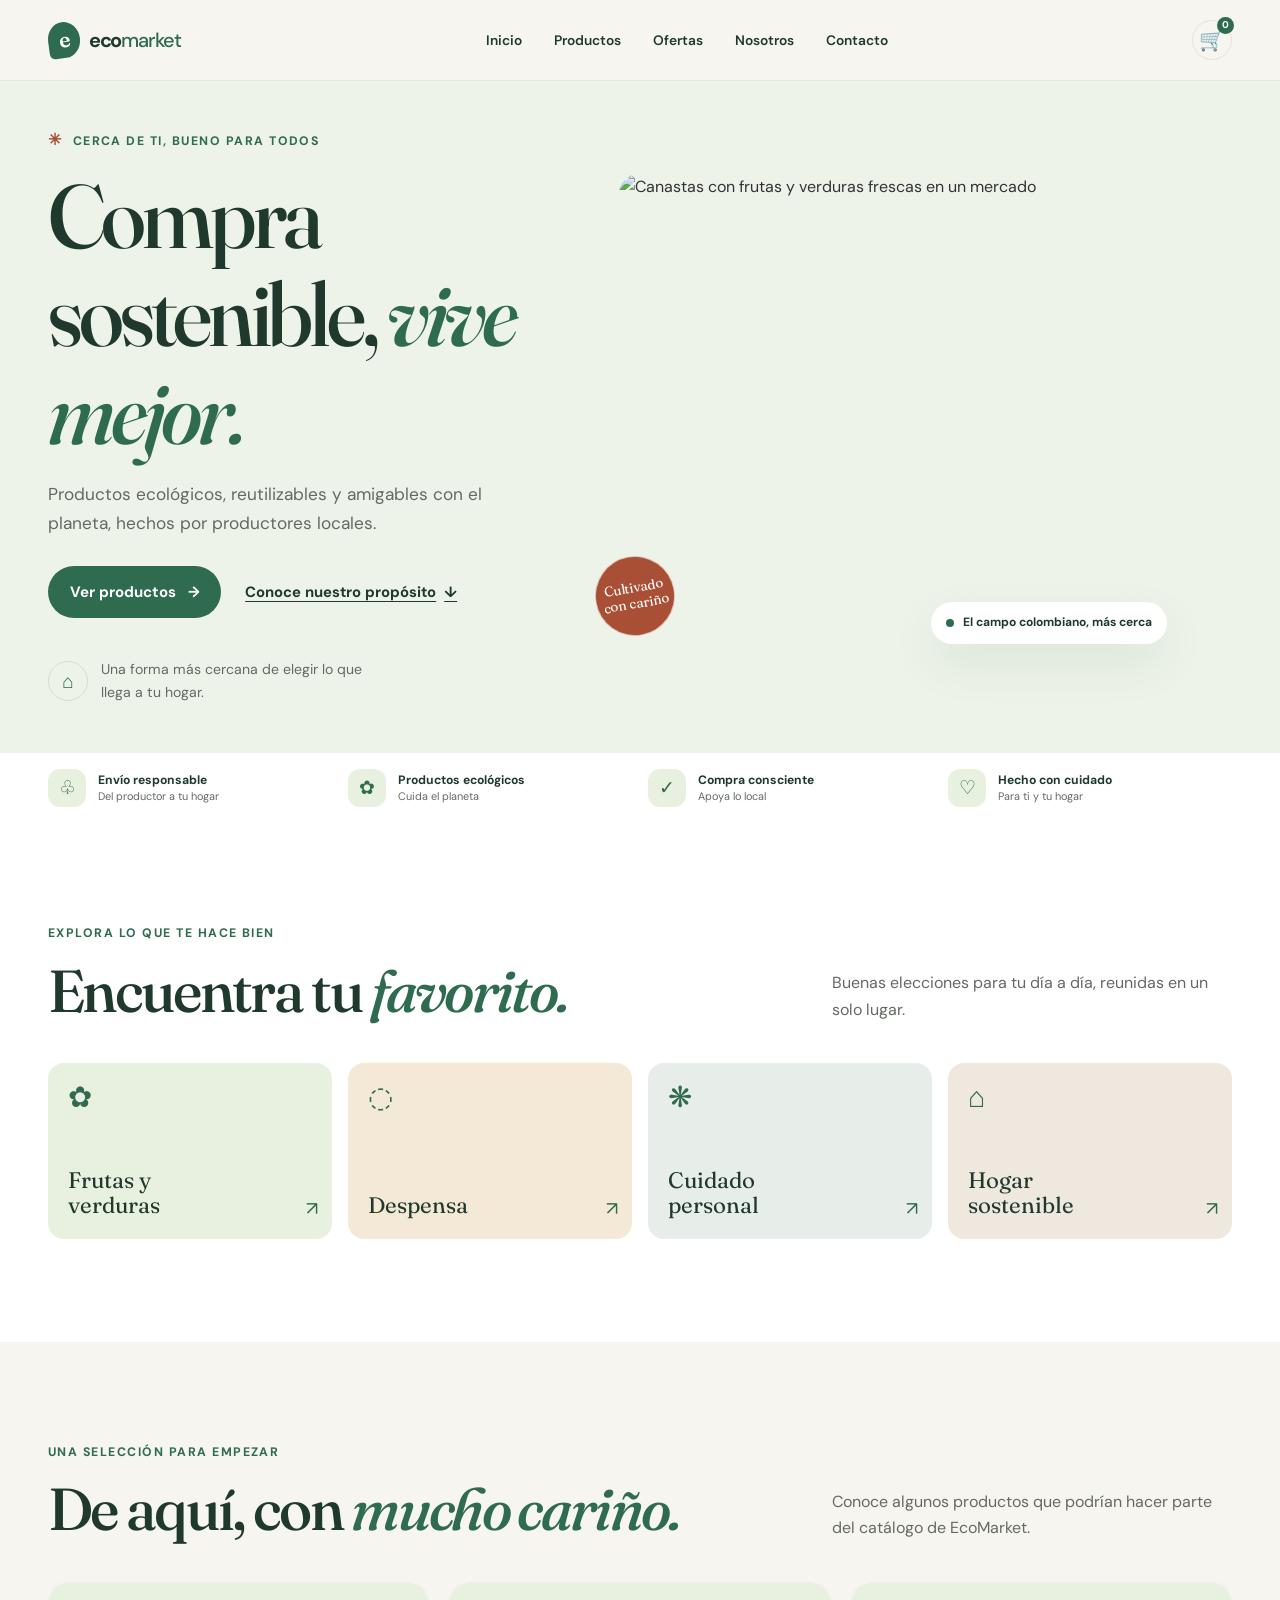
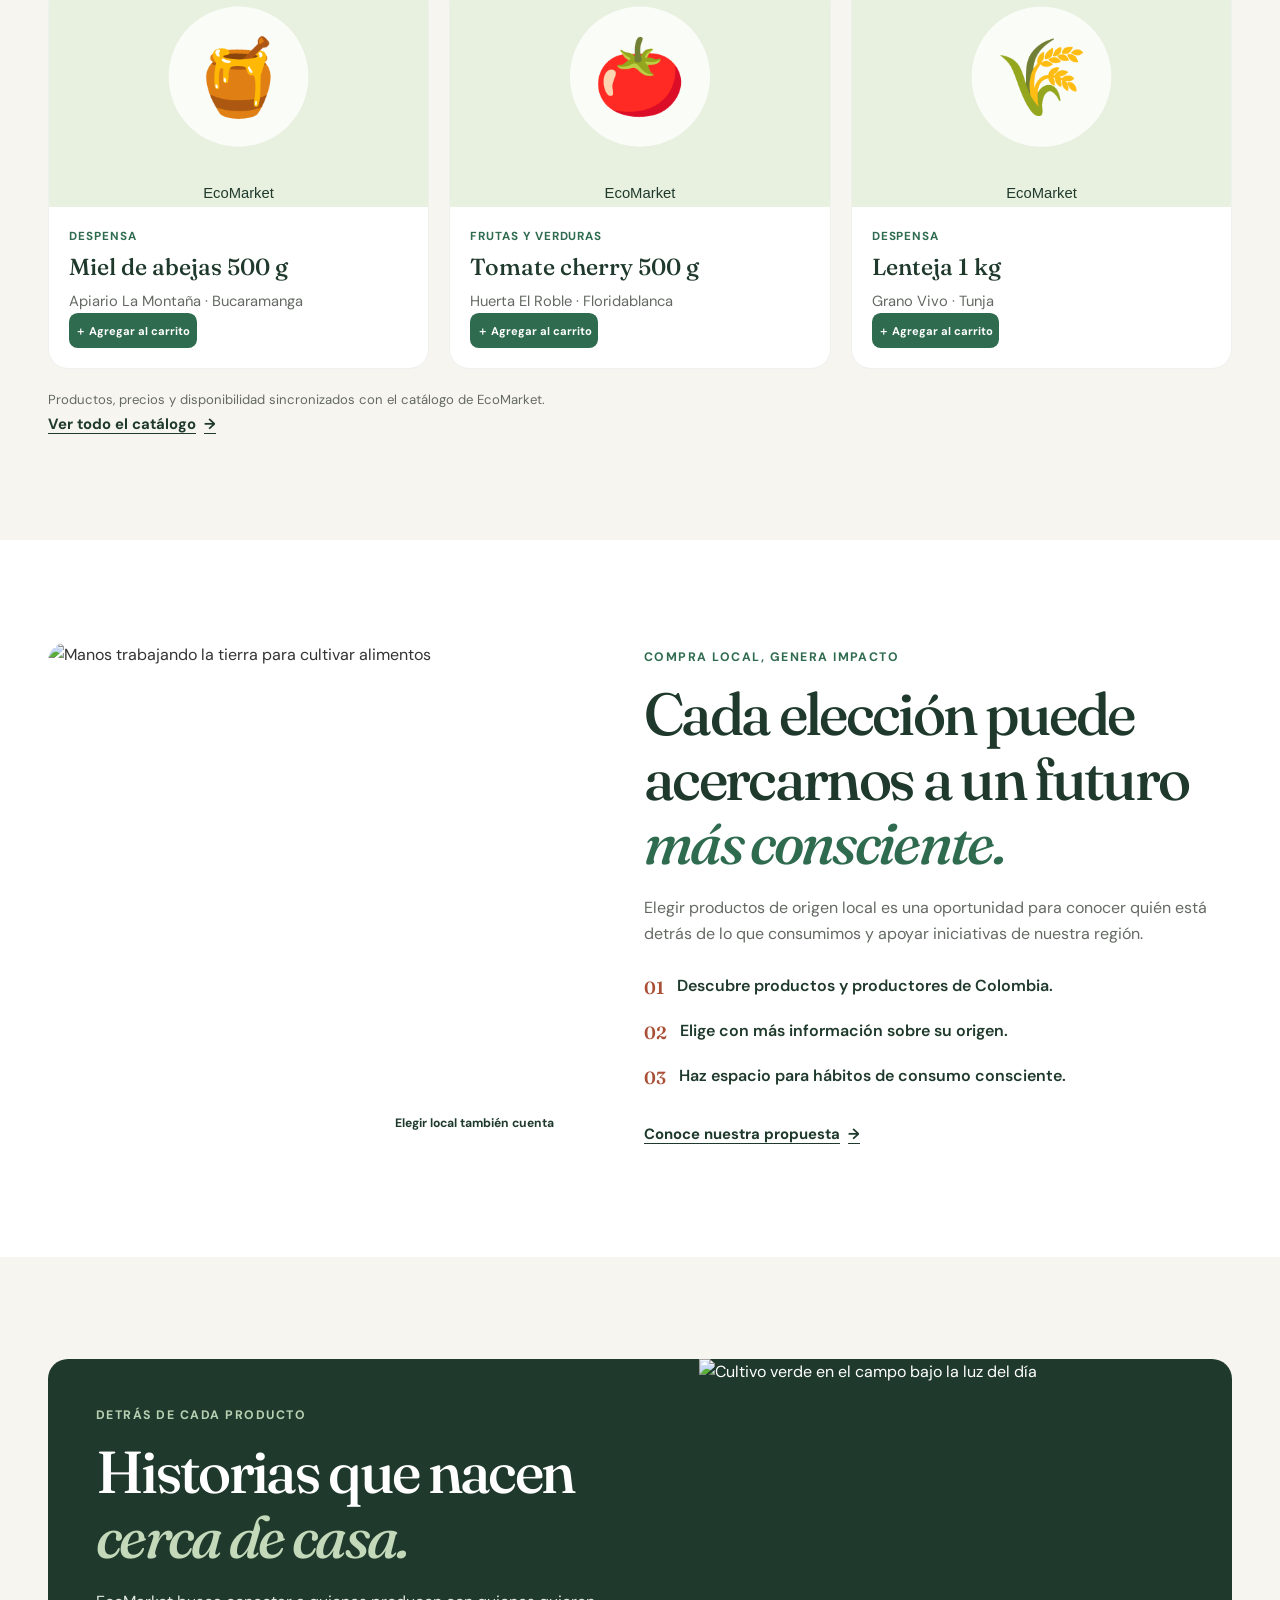
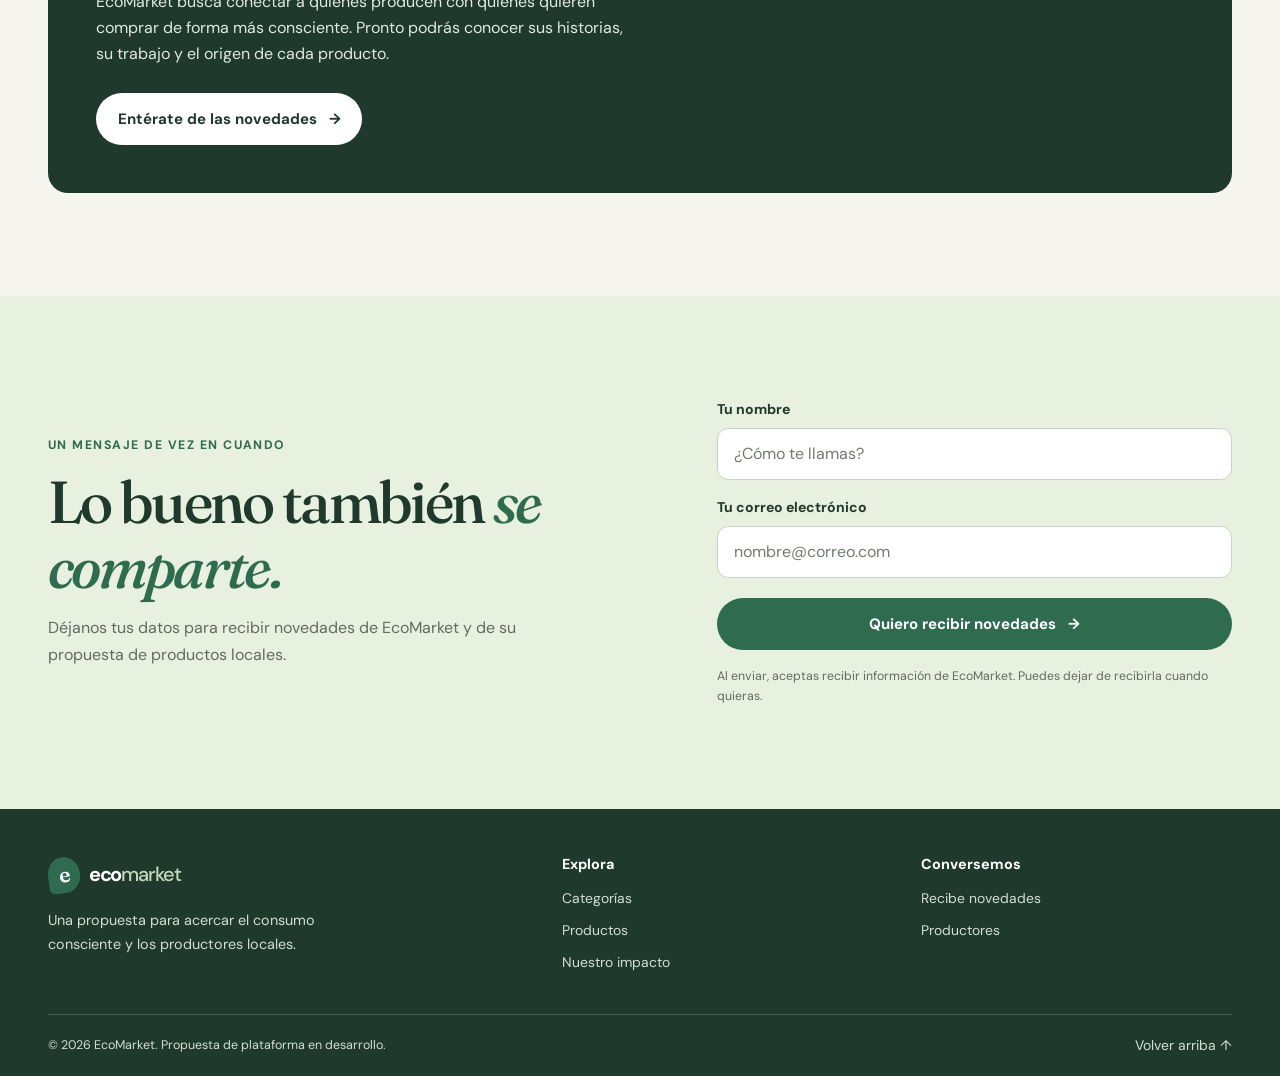
==== commit f598adb2: "feat: connect EcoMarket catalog and cart Add database-backed product imagery, filters, cart persiste" ====
--- a/index.html
+++ b/index.html
@@ -8,36 +8,40 @@
     <link rel="preconnect" href="https://fonts.googleapis.com">
     <link rel="preconnect" href="https://fonts.gstatic.com" crossorigin>
     <link href="https://fonts.googleapis.com/css2?family=DM+Sans:wght@400;500;600;700&family=Fraunces:opsz,wght@9..144,500;9..144,600;9..144,700&display=swap" rel="stylesheet">
-    <link rel="stylesheet" href="styles.css">
+    <link rel="stylesheet" href="styles.css?v=20261106">
   </head>
   <body>
     <a class="skip-link" href="#contenido">Saltar al contenido principal</a>
 
     <header class="site-header">
       <div class="container header-content">
-        <a class="brand" href="#inicio" aria-label="EcoMarket, ir al inicio">
+        <a class="brand" href="index.html#inicio" aria-label="EcoMarket, ir al inicio">
           <span class="brand-mark" aria-hidden="true">e</span>
           <span>eco<span class="brand-light">market</span></span>
         </a>
 
         <nav class="main-nav" aria-label="Navegación principal">
-          <a href="#categorias">Categorías</a>
-          <a href="#productos">Destacados</a>
-          <a href="#impacto">Nuestro impacto</a>
-          <a href="#productores">Productores</a>
+          <a href="index.html#inicio" aria-current="page">Inicio</a>
+          <a href="catalogo.html">Productos</a>
+          <a href="catalogo.html#ofertas">Ofertas</a>
+          <a href="#productores">Nosotros</a>
+          <a href="#suscripcion">Contacto</a>
         </nav>
 
         <details class="mobile-menu">
           <summary aria-label="Abrir menú de navegación">Menú</summary>
           <nav aria-label="Navegación móvil">
-            <a href="#categorias">Categorías</a>
-            <a href="#productos">Destacados</a>
-            <a href="#impacto">Nuestro impacto</a>
-            <a href="#productores">Productores</a>
+            <a href="index.html#inicio">Inicio</a>
+            <a href="catalogo.html">Productos</a>
+            <a href="catalogo.html#ofertas">Ofertas</a>
+            <a href="#productores">Nosotros</a>
+            <a href="#suscripcion">Contacto</a>
           </nav>
         </details>
 
-        <a class="button button-small header-cta" href="#productos">Explorar productos</a>
+        <a class="store-cart-link" href="carrito.html" aria-label="Ver carrito">
+          <span aria-hidden="true">🛒</span><span class="store-cart-count">0</span>
+        </a>
       </div>
     </header>
 
@@ -46,10 +50,10 @@
         <div class="container hero-grid">
           <div class="hero-copy">
             <p class="eyebrow"><span aria-hidden="true">✳</span> Cerca de ti, bueno para todos</p>
-            <h1 id="hero-title">Lo bueno de nuestra tierra, <em>más cerca de tu mesa.</em></h1>
-            <p class="hero-description">Descubre alimentos y productos sostenibles de pequeños productores colombianos. Compra con intención y disfruta lo local.</p>
+            <h1 id="hero-title">Compra sostenible, <em>vive mejor.</em></h1>
+            <p class="hero-description">Productos ecológicos, reutilizables y amigables con el planeta, hechos por productores locales.</p>
             <div class="hero-actions">
-              <a class="button" href="#productos">Explorar productos <span aria-hidden="true">→</span></a>
+              <a class="button" href="catalogo.html">Ver productos <span aria-hidden="true">→</span></a>
               <a class="text-link" href="#impacto">Conoce nuestro propósito <span aria-hidden="true">↓</span></a>
             </div>
             <div class="hero-note">
@@ -73,6 +77,27 @@
         </div>
       </section>
 
+      <section class="home-benefits" aria-label="Beneficios de EcoMarket">
+        <div class="container home-benefits-grid">
+          <div class="home-benefit">
+            <span aria-hidden="true">♧</span>
+            <div><strong>Envío responsable</strong><small>Del productor a tu hogar</small></div>
+          </div>
+          <div class="home-benefit">
+            <span aria-hidden="true">✿</span>
+            <div><strong>Productos ecológicos</strong><small>Cuida el planeta</small></div>
+          </div>
+          <div class="home-benefit">
+            <span aria-hidden="true">✓</span>
+            <div><strong>Compra consciente</strong><small>Apoya lo local</small></div>
+          </div>
+          <div class="home-benefit">
+            <span aria-hidden="true">♡</span>
+            <div><strong>Hecho con cuidado</strong><small>Para ti y tu hogar</small></div>
+          </div>
+        </div>
+      </section>
+
       <section class="categories section-space" id="categorias" aria-labelledby="categories-title">
         <div class="container">
           <div class="section-heading">
@@ -118,51 +143,12 @@
             <p class="section-intro">Conoce algunos productos que podrían hacer parte del catálogo de EcoMarket.</p>
           </div>
 
-          <div class="product-grid">
-            <article class="product-card">
-              <a class="product-image-link" href="#suscripcion" aria-label="Conocer novedades sobre frutas de temporada">
-                <img
-                  src="https://images.unsplash.com/photo-1610832958506-aa56368176cf?auto=format&amp;fit=crop&amp;w=700&amp;q=80"
-                  alt="Frutas frescas de varios colores dispuestas en una mesa"
-                  loading="lazy"
-                >
-              </a>
-              <div class="product-details">
-                <p class="product-category">Frutas y verduras</p>
-                <h3>Frutas de temporada</h3>
-                <p class="product-description">Una invitación a disfrutar lo que ofrece cada cosecha.</p>
-              </div>
-            </article>
-            <article class="product-card">
-              <a class="product-image-link" href="#suscripcion" aria-label="Conocer novedades sobre productos de despensa">
-                <img
-                  src="https://images.unsplash.com/photo-1587049352851-8d4e89133924?auto=format&amp;fit=crop&amp;w=700&amp;q=80"
-                  alt="Miel dorada servida en un recipiente de vidrio"
-                  loading="lazy"
-                >
-              </a>
-              <div class="product-details">
-                <p class="product-category">Despensa</p>
-                <h3>Sabores para compartir</h3>
-                <p class="product-description">Ideas para llenar tu despensa con opciones de origen local.</p>
-              </div>
-            </article>
-            <article class="product-card">
-              <a class="product-image-link" href="#suscripcion" aria-label="Conocer novedades sobre productos sostenibles para el hogar">
-                <img
-                  src="https://images.unsplash.com/photo-1600210492486-724fe5c67fb0?auto=format&amp;fit=crop&amp;w=700&amp;q=80"
-                  alt="Espacio de hogar luminoso decorado con plantas"
-                  loading="lazy"
-                >
-              </a>
-              <div class="product-details">
-                <p class="product-category">Hogar sostenible</p>
-                <h3>Pequeños cambios en casa</h3>
-                <p class="product-description">Alternativas pensadas para acompañar una vida más consciente.</p>
-              </div>
-            </article>
-          </div>
-          <p class="content-note">Imágenes y nombres ilustrativos; catálogo, disponibilidad y precios por confirmar.</p>
+          <div class="product-grid" id="home-product-grid" aria-busy="true">
+            <p class="catalog-empty">Cargando productos del catálogo…</p>
+          </div>
+          <p class="store-feedback" id="home-store-feedback" role="status" aria-live="polite" hidden></p>
+          <p class="content-note">Productos, precios y disponibilidad sincronizados con el catálogo de EcoMarket.</p>
+          <a class="text-link" href="catalogo.html">Ver todo el catálogo <span aria-hidden="true">→</span></a>
         </div>
       </section>
 
@@ -215,7 +201,7 @@
             <h2 id="newsletter-title">Lo bueno también <em>se comparte.</em></h2>
             <p>Déjanos tus datos para recibir novedades de EcoMarket y de su propuesta de productos locales.</p>
           </div>
-          <form class="newsletter-form" action="#" method="get">
+          <form id="newsletter-form" class="newsletter-form" action="#" method="post" novalidate>
             <div class="form-field">
               <label for="nombre">Tu nombre</label>
               <input id="nombre" name="nombre" type="text" autocomplete="given-name" placeholder="¿Cómo te llamas?" required>
@@ -225,6 +211,7 @@
               <input id="correo" name="correo" type="email" autocomplete="email" placeholder="nombre@correo.com" required>
             </div>
             <button class="button" type="submit">Quiero recibir novedades <span aria-hidden="true">→</span></button>
+            <p id="newsletter-feedback" class="form-status" aria-live="polite" role="status" hidden></p>
             <p class="form-note">Al enviar, aceptas recibir información de EcoMarket. Puedes dejar de recibirla cuando quieras.</p>
           </form>
         </div>
@@ -234,7 +221,7 @@
     <footer class="site-footer">
       <div class="container footer-main">
         <div class="footer-brand">
-          <a class="brand brand-footer" href="#inicio" aria-label="EcoMarket, volver al inicio">
+          <a class="brand brand-footer" href="index.html#inicio" aria-label="EcoMarket, volver al inicio">
             <span class="brand-mark" aria-hidden="true">e</span>
             <span>eco<span class="brand-light">market</span></span>
           </a>
@@ -243,7 +230,7 @@
         <div class="footer-links">
           <h2>Explora</h2>
           <a href="#categorias">Categorías</a>
-          <a href="#productos">Destacados</a>
+          <a href="catalogo.html">Productos</a>
           <a href="#impacto">Nuestro impacto</a>
         </div>
         <div class="footer-links">
@@ -257,5 +244,32 @@
         <a href="#inicio">Volver arriba ↑</a>
       </div>
     </footer>
+
+    <script>
+      const newsletterForm = document.querySelector("#newsletter-form");
+      const newsletterFeedback = document.querySelector("#newsletter-feedback");
+
+      if (newsletterForm && newsletterFeedback) {
+        newsletterForm.addEventListener("submit", (event) => {
+          event.preventDefault();
+
+          if (!newsletterForm.reportValidity()) {
+            newsletterFeedback.hidden = true;
+            return;
+          }
+
+          const formData = new FormData(newsletterForm);
+          const nombre = String(formData.get("nombre") || "").trim();
+          const correo = String(formData.get("correo") || "").trim();
+
+          newsletterFeedback.textContent = `Gracias${nombre ? `, ${nombre}` : ""}. Te avisaremos en ${correo} cuando haya nuevas novedades de EcoMarket.`;
+          newsletterFeedback.classList.add("is-success");
+          newsletterFeedback.hidden = false;
+          newsletterForm.reset();
+        });
+      }
+    </script>
+    <script src="validarProductos.js" defer></script>
+    <script src="storefront.js?v=20261106" defer></script>
   </body>
 </html>
--- a/styles.css
+++ b/styles.css
@@ -716,6 +716,20 @@
   margin-top: 0.25rem;
 }
 
+.form-status {
+  margin: 0;
+  padding: 0.75rem 0.85rem;
+  border-radius: 0.7rem;
+  background: #edf9ee;
+  color: var(--color-forest);
+  font-size: 0.82rem;
+  font-weight: 700;
+}
+
+.form-status.is-success {
+  border: 1px solid #c8e6cf;
+}
+
 .form-note {
   margin: 0;
   color: var(--color-muted);
@@ -948,67 +962,81 @@
   background: #f3f4f0;
 }
 
+.dashboard-body.dashboard-menu-open {
+  overflow: hidden;
+}
+
 .dashboard-layout {
   min-height: 100vh;
 }
 
 .dashboard-sidebar {
-  display: grid;
-  grid-template-columns: auto 1fr;
-  align-items: center;
-  gap: 0.9rem 1rem;
+  position: fixed;
+  z-index: 12;
+  top: 0;
+  bottom: 0;
+  left: 0;
+  display: flex;
+  width: min(18rem, 85vw);
+  flex-direction: column;
   padding: 0.85rem 1rem;
-  border-bottom: 1px solid var(--color-line);
-  background: var(--color-white);
-}
-
-.dashboard-brand {
-  grid-column: 1 / -1;
-}
-
-.dashboard-mobile-nav {
-  position: relative;
-}
-
-.dashboard-mobile-nav summary {
-  padding: 0.5rem 0.75rem;
-  border: 1px solid var(--color-line);
-  border-radius: var(--radius-pill);
-  color: var(--color-forest);
-  font-size: 0.82rem;
-  font-weight: 700;
-  list-style: none;
-  cursor: pointer;
-}
-
-.dashboard-mobile-nav summary::-webkit-details-marker {
-  display: none;
-}
-
-.dashboard-mobile-nav summary::after {
-  margin-left: 0.35rem;
-  content: "⌄";
-}
-
-.dashboard-mobile-nav[open] summary::after {
-  content: "⌃";
-}
-
-.dashboard-mobile-nav .dashboard-nav {
-  position: absolute;
-  z-index: 4;
-  top: calc(100% + 0.5rem);
-  left: 0;
-  width: min(18rem, calc(100vw - 2rem));
-  padding: 0.6rem;
-  border: 1px solid var(--color-line);
-  border-radius: 0.85rem;
+  border-right: 1px solid var(--color-line);
   background: var(--color-white);
   box-shadow: var(--shadow-card);
-}
-
-.dashboard-desktop-nav {
+  transform: translateX(-105%);
+  transition: transform 300ms ease;
+}
+
+.dashboard-sidebar.is-open {
+  transform: translateX(0);
+}
+
+.dashboard-brand {
+  margin-bottom: 2rem;
+}
+
+.dashboard-mobile-backdrop {
+  position: fixed;
+  z-index: 11;
+  inset: 0;
+  width: 100%;
+  height: 100%;
+  border: 0;
+  background: rgb(20 35 27 / 42%);
+  cursor: pointer;
+}
+
+.dashboard-mobile-backdrop[hidden] {
   display: none;
+}
+
+.dashboard-menu-toggle {
+  display: inline-grid;
+  width: 2.8rem;
+  height: 2.8rem;
+  flex: 0 0 auto;
+  place-items: center;
+  border: 1px solid var(--color-line);
+  border-radius: 0.7rem;
+  background: var(--color-white);
+  color: var(--color-forest);
+  font-size: 1.25rem;
+  cursor: pointer;
+}
+
+.dashboard-menu-toggle:hover {
+  background: #e8f0df;
+}
+
+.dashboard-menu-open .dashboard-menu-toggle {
+  position: fixed;
+  z-index: 13;
+  top: 0.85rem;
+  left: 1rem;
+}
+
+.dashboard-menu-open .dashboard-sidebar {
+  padding-top: 4.5rem;
 }
 
 .dashboard-nav {
@@ -1348,6 +1376,34 @@
   font-size: 0.76rem;
 }
 
+.catalog-table-heading {
+  margin-bottom: 0.75rem;
+}
+
+.catalog-table-heading h3,
+.catalog-cards-heading {
+  margin: 0 0 0.3rem;
+  color: var(--color-forest);
+  font-family: var(--font-display);
+  font-size: 1.3rem;
+  font-weight: 500;
+}
+
+.catalog-table-heading p {
+  margin: 0;
+  color: var(--color-muted);
+  font-size: 0.82rem;
+}
+
+.catalog-table {
+  min-width: 70rem;
+}
+
+.catalog-cards-heading {
+  margin-top: 2rem;
+  margin-bottom: 0.85rem;
+}
+
 .placeholder-panel {
   display: flex;
   align-items: center;
@@ -1406,6 +1462,10 @@
     justify-content: space-between;
   }
 
+  .dashboard-menu-toggle {
+    align-self: flex-start;
+  }
+
   .dashboard-kpis {
     grid-template-columns: repeat(2, minmax(0, 1fr));
   }
@@ -1436,24 +1496,25 @@
     position: sticky;
     top: 0;
     display: flex;
+    width: auto;
     height: 100vh;
     flex-direction: column;
     align-items: stretch;
     padding: 1.6rem 1.1rem 1.2rem;
     border-right: 1px solid var(--color-line);
     border-bottom: 0;
+    box-shadow: none;
+    transform: none;
+    transition: none;
   }
 
   .dashboard-brand {
     margin-bottom: 2.5rem;
   }
 
-  .dashboard-mobile-nav {
+  .dashboard-mobile-backdrop,
+  .dashboard-menu-toggle {
     display: none;
-  }
-
-  .dashboard-desktop-nav {
-    display: grid;
   }
 
   .sidebar-note {
@@ -1786,7 +1847,7 @@
   }
 }
 
-@media (min-width: 64rem) {
+@media (min-width: 74rem) {
   .catalog-filters {
     grid-template-columns: minmax(14rem, 2fr) repeat(3, minmax(9rem, 1fr)) auto;
   }
@@ -1795,3 +1856,701 @@
     grid-column: auto;
   }
 }
+
+/* Storefront reference views */
+.store-cart-link {
+  position: relative;
+  display: grid;
+  width: 2.5rem;
+  height: 2.5rem;
+  flex: 0 0 auto;
+  place-items: center;
+  border: 1px solid var(--color-line);
+  border-radius: 50%;
+  color: var(--color-forest);
+  font-size: 1.3rem;
+  text-decoration: none;
+}
+
+.store-cart-link:hover {
+  background: #e8f0df;
+}
+
+.store-cart-count {
+  position: absolute;
+  top: -0.25rem;
+  right: -0.2rem;
+  display: grid;
+  width: 1.05rem;
+  aspect-ratio: 1;
+  place-items: center;
+  border-radius: 50%;
+  background: var(--color-leaf);
+  color: var(--color-white);
+  font-size: 0.62rem;
+  font-weight: 700;
+}
+
+.home-benefits {
+  padding-block: 1rem;
+  background: var(--color-white);
+}
+
+.home-benefits-grid {
+  display: grid;
+  grid-template-columns: repeat(2, minmax(0, 1fr));
+  gap: 1rem;
+}
+
+.home-benefit {
+  display: flex;
+  align-items: center;
+  gap: 0.7rem;
+  color: var(--color-forest);
+}
+
+.home-benefit > span {
+  display: grid;
+  width: 2.4rem;
+  aspect-ratio: 1;
+  flex: 0 0 auto;
+  place-items: center;
+  border-radius: 0.75rem;
+  background: #e8f0df;
+  color: var(--color-leaf);
+  font-size: 1.2rem;
+}
+
+.home-benefit div {
+  display: grid;
+  line-height: 1.3;
+}
+
+.home-benefit strong {
+  font-size: 0.76rem;
+}
+
+.home-benefit small {
+  color: var(--color-muted);
+  font-size: 0.68rem;
+}
+
+.store-page {
+  min-height: 100vh;
+  background: #f7f8f6;
+}
+
+.store-page .site-header {
+  position: sticky;
+  top: 0;
+  background: rgb(255 255 255 / 96%);
+  box-shadow: 0 0.25rem 1rem rgb(31 58 45 / 6%);
+}
+
+.store-main {
+  padding-block: 1.2rem 3rem;
+}
+
+.store-breadcrumb {
+  display: flex;
+  align-items: center;
+  gap: 0.5rem;
+  margin-bottom: 0.9rem;
+  color: var(--color-muted);
+  font-size: 0.76rem;
+}
+
+.store-breadcrumb a {
+  color: var(--color-leaf-dark);
+  font-weight: 600;
+  text-decoration: none;
+}
+
+.store-breadcrumb a:hover {
+  text-decoration: underline;
+}
+
+.store-page-heading {
+  display: flex;
+  flex-direction: column;
+  align-items: flex-start;
+  justify-content: space-between;
+  gap: 1rem;
+  margin-bottom: 1.25rem;
+}
+
+.store-page-heading .eyebrow {
+  margin-bottom: 0.25rem;
+}
+
+.store-page-heading h1,
+.store-cart-heading h1 {
+  margin: 0;
+  font-family: var(--font-body);
+  font-size: clamp(1.8rem, 4vw, 2.4rem);
+  font-weight: 700;
+  letter-spacing: -0.04em;
+}
+
+.store-sort {
+  display: flex;
+  align-items: center;
+  gap: 0.65rem;
+  color: var(--color-forest);
+  font-size: 0.78rem;
+  font-weight: 700;
+}
+
+.store-sort select {
+  min-height: 2.5rem;
+  padding: 0.5rem 2rem 0.5rem 0.75rem;
+  border: 1px solid var(--color-line);
+  border-radius: 0.6rem;
+  background: var(--color-white);
+  color: var(--color-muted);
+  font: inherit;
+}
+
+.store-catalog-layout {
+  display: grid;
+  align-items: start;
+  gap: 1.25rem;
+}
+
+.store-filters,
+.store-order-summary {
+  padding: 1rem;
+  border: 1px solid rgb(31 58 45 / 8%);
+  border-radius: 0.9rem;
+  background: var(--color-white);
+  box-shadow: 0 0.4rem 1.4rem rgb(31 58 45 / 5%);
+}
+
+.store-filters h2,
+.store-order-summary h2 {
+  margin: 0 0 0.85rem;
+  color: var(--color-forest);
+  font-family: var(--font-body);
+  font-size: 1rem;
+  font-weight: 700;
+  letter-spacing: -0.02em;
+}
+
+.store-filters fieldset {
+  display: grid;
+  gap: 0.4rem;
+  margin: 0;
+  padding: 0.8rem 0;
+  border: 0;
+  border-top: 1px solid #eef0eb;
+}
+
+.store-filters legend {
+  margin-bottom: 0.3rem;
+  color: var(--color-forest);
+  font-size: 0.78rem;
+  font-weight: 700;
+}
+
+.store-filters label {
+  display: flex;
+  align-items: center;
+  gap: 0.35rem;
+  color: #414841;
+  font-size: 0.73rem;
+}
+
+.store-search-field {
+  display: grid !important;
+  gap: 0.35rem;
+  color: var(--color-forest) !important;
+  font-weight: 700;
+}
+
+.store-search-field input,
+.store-filters select {
+  width: 100%;
+  min-height: 2.65rem;
+  padding: 0.55rem 0.65rem;
+  border: 1px solid #c8d2c4;
+  border-radius: 0.55rem;
+  background: var(--color-white);
+  color: var(--color-ink);
+  font: inherit;
+  font-size: 0.75rem;
+}
+
+.store-filters label input[type="checkbox"] {
+  width: 0.9rem;
+  height: 0.9rem;
+  margin: 0;
+  accent-color: var(--color-leaf);
+}
+
+.store-filters label > span:last-child {
+  color: var(--color-muted);
+}
+
+.store-filters fieldset:disabled,
+.store-sort select:disabled {
+  opacity: 1;
+}
+
+.store-range {
+  width: 100%;
+  accent-color: var(--color-leaf);
+}
+
+.store-range-labels {
+  display: flex;
+  justify-content: space-between;
+  color: var(--color-muted);
+  font-size: 0.69rem;
+}
+
+.store-reset-button {
+  width: 100%;
+  min-height: 2.45rem;
+  border: 1px solid var(--color-line);
+  border-radius: 0.55rem;
+  background: var(--color-white);
+  color: var(--color-leaf-dark);
+  font-size: 0.75rem;
+  font-weight: 700;
+  cursor: pointer;
+}
+
+.store-reset-button:hover {
+  background: #edf3e9;
+}
+
+.store-stars {
+  color: #d89021;
+  letter-spacing: 0.03em;
+  white-space: nowrap;
+}
+
+.store-prototype-note {
+  margin-bottom: 0.85rem;
+  padding: 0.65rem 0.8rem;
+  border: 1px solid #d5ddcf;
+  border-radius: 0.65rem;
+  background: #edf3e9;
+  color: var(--color-forest);
+  font-size: 0.72rem;
+}
+
+.store-product-grid {
+  display: grid;
+  grid-template-columns: repeat(2, minmax(0, 1fr));
+  gap: 0.75rem;
+}
+
+.store-product-card {
+  min-width: 0;
+  overflow: hidden;
+  border: 1px solid rgb(31 58 45 / 8%);
+  border-radius: 0.8rem;
+  background: var(--color-white);
+  box-shadow: 0 0.3rem 1rem rgb(31 58 45 / 4%);
+}
+
+.store-product-image {
+  position: relative;
+  overflow: hidden;
+  background: #eeeae2;
+}
+
+.store-product-image img {
+  width: 100%;
+  height: clamp(8rem, 24vw, 12rem);
+  object-fit: cover;
+  transition: transform 200ms ease;
+}
+
+.store-product-card:hover .store-product-image img {
+  transform: scale(1.035);
+}
+
+.store-product-image > span {
+  position: absolute;
+  top: 0.5rem;
+  right: 0.5rem;
+  display: grid;
+  width: 1.8rem;
+  aspect-ratio: 1;
+  place-items: center;
+  border-radius: 50%;
+  background: rgb(255 255 255 / 92%);
+  color: var(--color-leaf);
+}
+
+.store-product-details {
+  display: grid;
+  gap: 0.35rem;
+  padding: 0.7rem;
+}
+
+.store-product-details h2 {
+  min-height: 2.3em;
+  margin: 0;
+  color: var(--color-forest);
+  font-family: var(--font-body);
+  font-size: 0.8rem;
+  font-weight: 700;
+  line-height: 1.2;
+}
+
+.store-product-details > strong {
+  color: var(--color-forest);
+  font-size: 0.9rem;
+}
+
+.store-product-meta {
+  margin: 0;
+  color: var(--color-muted);
+  font-size: 0.68rem;
+}
+
+.store-stock {
+  width: fit-content;
+  color: var(--color-leaf-dark);
+  font-size: 0.68rem;
+  font-weight: 700;
+}
+
+.store-stock.is-out {
+  color: #8c3528;
+}
+
+.store-add-button {
+  min-height: 2.2rem;
+  padding: 0.4rem;
+  border: 0;
+  border-radius: 0.55rem;
+  background: var(--color-leaf);
+  color: var(--color-white);
+  font-size: 0.7rem;
+  font-weight: 700;
+  cursor: pointer;
+}
+
+.store-quantity button:disabled,
+.store-remove-item:disabled,
+.store-checkout-button:disabled {
+  cursor: not-allowed;
+}
+
+.store-checkout-button:disabled {
+  opacity: 0.82;
+}
+
+.store-results-count {
+  margin: 0 0 0.7rem;
+  color: var(--color-muted);
+  font-size: 0.76rem;
+}
+
+.store-feedback {
+  margin: 0 0 0.75rem;
+  padding: 0.65rem 0.8rem;
+  border: 1px solid #c8e6cf;
+  border-radius: 0.6rem;
+  background: #edf9ee;
+  color: var(--color-forest);
+  font-size: 0.76rem;
+}
+
+.store-feedback.is-error {
+  border-color: #e6b9b0;
+  background: #fdf0ed;
+  color: #762d22;
+}
+
+.store-feedback[hidden] {
+  display: none;
+}
+
+.store-empty,
+.store-cart-empty {
+  padding: 1.25rem;
+  border: 1px dashed #c8d2c4;
+  border-radius: 0.75rem;
+  color: var(--color-muted);
+  font-size: 0.85rem;
+  text-align: center;
+}
+
+.store-empty[hidden],
+.store-cart-empty[hidden] {
+  display: none;
+}
+
+.store-cart-heading {
+  display: flex;
+  align-items: center;
+  gap: 0.65rem;
+  margin: 0.5rem 0 1rem;
+  color: var(--color-forest);
+}
+
+.store-cart-heading > span {
+  color: var(--color-leaf);
+  font-size: 1.6rem;
+}
+
+.store-cart-layout {
+  display: grid;
+  align-items: start;
+  gap: 1rem;
+}
+
+.store-cart-items {
+  min-width: 0;
+}
+
+.store-cart-table-head {
+  display: none;
+}
+
+.store-cart-row {
+  display: grid;
+  grid-template-columns: minmax(0, 1fr) auto;
+  align-items: center;
+  gap: 0.55rem 0.75rem;
+  margin-bottom: 0.65rem;
+  padding: 0.7rem;
+  border: 1px solid rgb(31 58 45 / 8%);
+  border-radius: 0.8rem;
+  background: var(--color-white);
+}
+
+.store-cart-warning {
+  grid-column: 1 / -1;
+  margin: 0;
+  color: #8c3528;
+  font-size: 0.72rem;
+}
+
+.store-cart-product {
+  display: flex;
+  min-width: 0;
+  grid-column: 1 / -1;
+  align-items: center;
+  gap: 0.65rem;
+}
+
+.store-cart-product img {
+  width: 3.8rem;
+  height: 4.2rem;
+  flex: 0 0 auto;
+  border-radius: 0.55rem;
+  background: #eeeae2;
+  object-fit: cover;
+}
+
+.store-cart-product h3 {
+  margin: 0;
+  color: var(--color-forest);
+  font-size: 0.78rem;
+  line-height: 1.3;
+}
+
+.store-cart-unit,
+.store-cart-subtotal {
+  color: var(--color-ink);
+  font-size: 0.75rem;
+}
+
+.store-quantity {
+  display: inline-flex;
+  align-items: center;
+  justify-self: start;
+  border: 1px solid var(--color-line);
+  border-radius: 0.5rem;
+  font-size: 0.75rem;
+}
+
+.store-quantity button {
+  width: 1.75rem;
+  height: 1.8rem;
+  border: 0;
+  background: #f7f8f6;
+  color: var(--color-muted);
+  cursor: pointer;
+}
+
+.store-quantity button:disabled {
+  opacity: 0.45;
+  cursor: not-allowed;
+}
+
+.store-quantity span {
+  min-width: 1.5rem;
+  text-align: center;
+}
+
+.store-remove-item {
+  justify-self: end;
+  border: 0;
+  background: transparent;
+  color: #7d3328;
+  font-size: 1.1rem;
+  cursor: pointer;
+}
+
+.store-continue-link {
+  display: inline-block;
+  margin-top: 0.5rem;
+  color: var(--color-leaf-dark);
+  font-size: 0.78rem;
+  font-weight: 700;
+  text-decoration: none;
+}
+
+.store-continue-link:hover {
+  text-decoration: underline;
+}
+
+.store-order-summary {
+  display: grid;
+  gap: 0.8rem;
+}
+
+.store-order-summary > div {
+  display: flex;
+  justify-content: space-between;
+  gap: 1rem;
+  color: var(--color-muted);
+  font-size: 0.78rem;
+}
+
+.store-order-summary > div strong {
+  color: var(--color-ink);
+}
+
+.store-order-summary .store-order-total {
+  margin-top: 0.2rem;
+  padding-top: 0.8rem;
+  border-top: 1px solid var(--color-line);
+  color: var(--color-forest);
+  font-size: 1rem;
+  font-weight: 700;
+}
+
+.store-order-total strong {
+  font-size: 1.1rem;
+}
+
+.store-checkout-button {
+  width: 100%;
+  border-radius: 0.6rem;
+}
+
+.store-order-summary p {
+  margin: 0;
+  color: var(--color-muted);
+  font-size: 0.68rem;
+}
+
+.visually-hidden {
+  position: absolute;
+  width: 1px;
+  height: 1px;
+  padding: 0;
+  overflow: hidden;
+  clip: rect(0, 0, 0, 0);
+  white-space: nowrap;
+  clip-path: inset(50%);
+}
+
+@media (min-width: 42rem) {
+  .home-benefits-grid {
+    grid-template-columns: repeat(4, minmax(0, 1fr));
+  }
+
+  .store-page-heading {
+    flex-direction: row;
+    align-items: end;
+  }
+
+  .store-catalog-layout {
+    grid-template-columns: minmax(10rem, 0.72fr) minmax(0, 3fr);
+  }
+
+  .store-product-grid {
+    grid-template-columns: repeat(2, minmax(0, 1fr));
+    gap: 1rem;
+  }
+
+  .store-product-details {
+    padding: 0.9rem;
+  }
+
+  .store-cart-row {
+    grid-template-columns: minmax(12rem, 2.3fr) 0.8fr 1fr 0.9fr 1.5rem;
+    gap: 0.6rem;
+    padding: 0.75rem;
+  }
+
+  .store-cart-product {
+    grid-column: auto;
+  }
+
+  .store-cart-product img {
+    width: 4.2rem;
+    height: 4.5rem;
+  }
+
+  .store-quantity {
+    justify-self: start;
+  }
+
+  .store-cart-subtotal {
+    justify-self: end;
+  }
+}
+
+@media (min-width: 64rem) {
+  .hero {
+    padding-block: 3rem;
+    background: #edf3e9;
+  }
+
+  .hero-grid {
+    grid-template-columns: minmax(0, 0.9fr) minmax(0, 1.25fr);
+    gap: 2.5rem;
+  }
+
+  .hero-image {
+    height: clamp(24rem, 38vw, 31rem);
+    border-radius: 1.25rem;
+  }
+
+  .hero-decoration {
+    top: auto;
+    bottom: 1.5rem;
+  }
+
+  .store-product-grid {
+    grid-template-columns: repeat(3, minmax(0, 1fr));
+  }
+
+  .store-cart-layout {
+    grid-template-columns: minmax(0, 2.2fr) minmax(15rem, 0.95fr);
+    gap: 1.25rem;
+  }
+
+  .store-cart-table-head {
+    display: grid;
+    grid-template-columns: minmax(12rem, 2.3fr) 0.8fr 1fr 0.9fr 1.5rem;
+    gap: 0.6rem;
+    margin-bottom: 0.35rem;
+    padding: 0.65rem 0.75rem;
+    border-radius: 0.65rem;
+    background: #f0f2ef;
+    color: var(--color-forest);
+    font-size: 0.7rem;
+    font-weight: 700;
+  }
+}
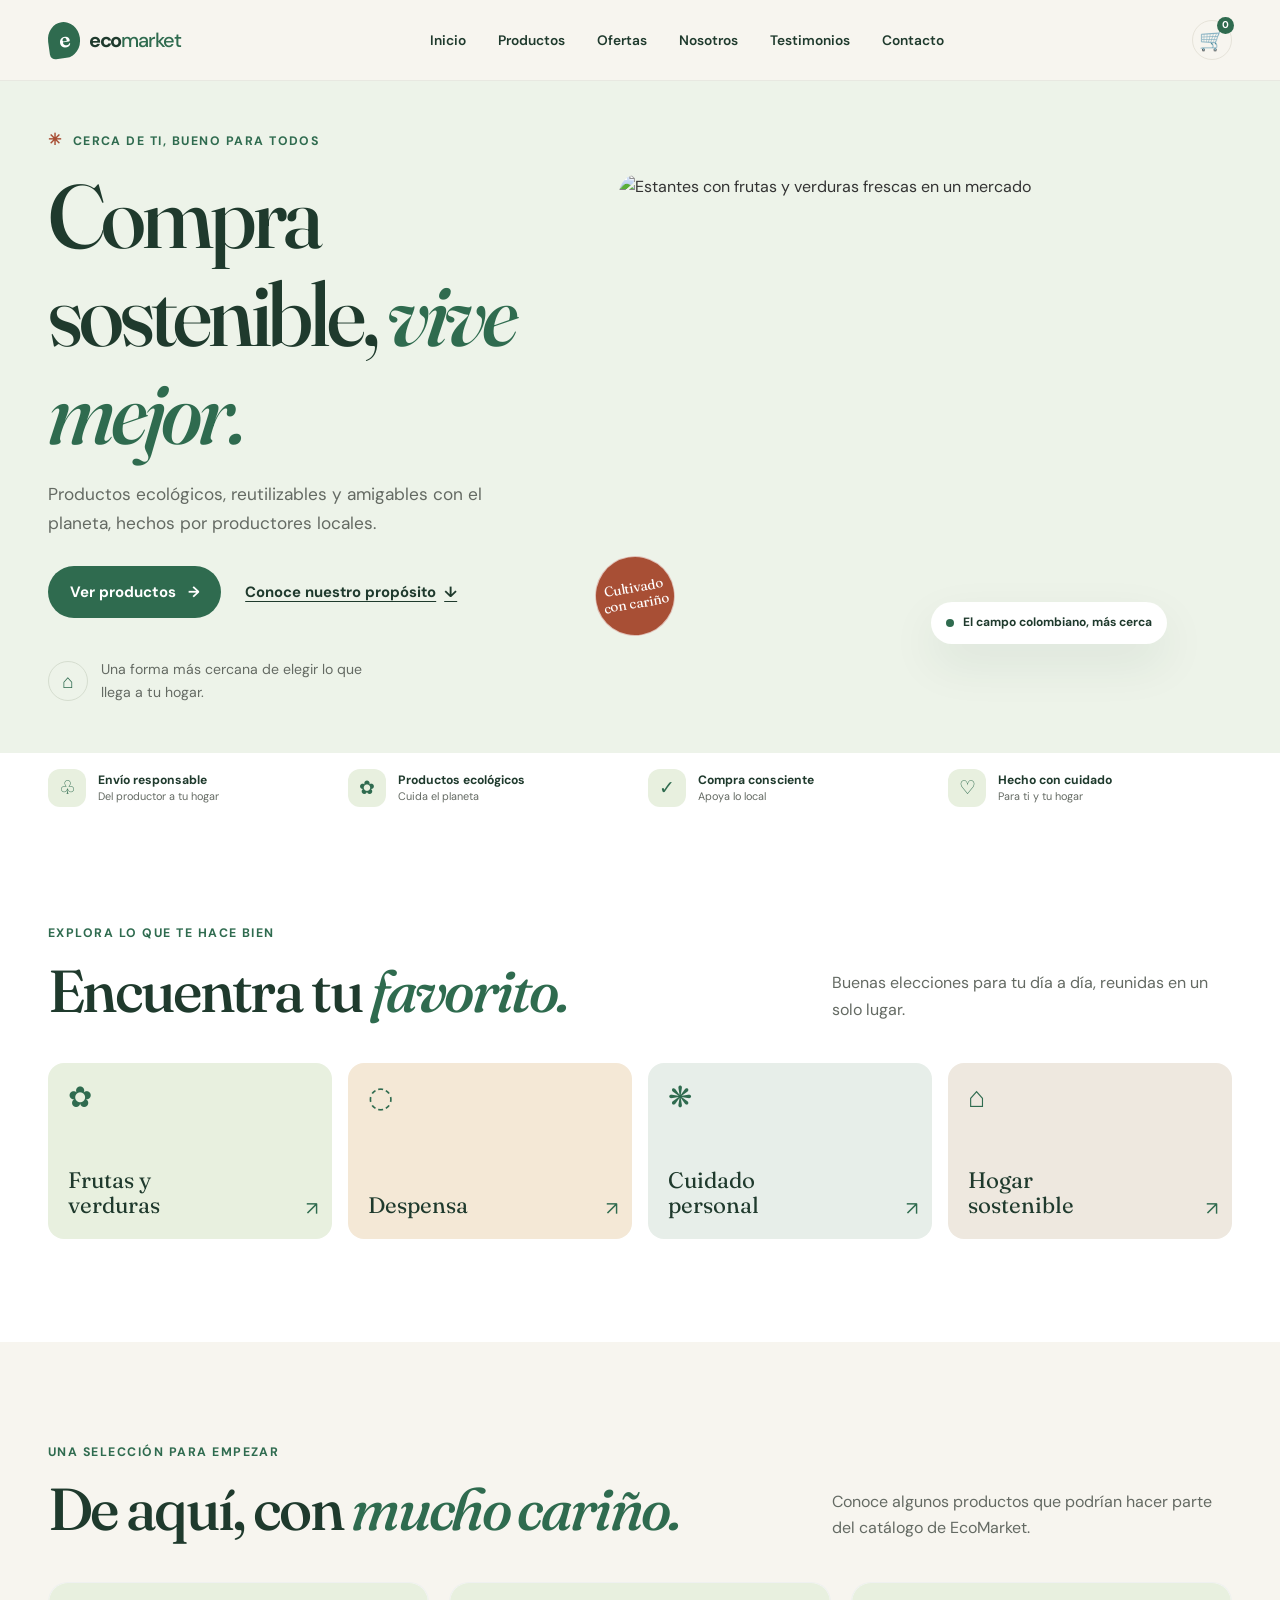
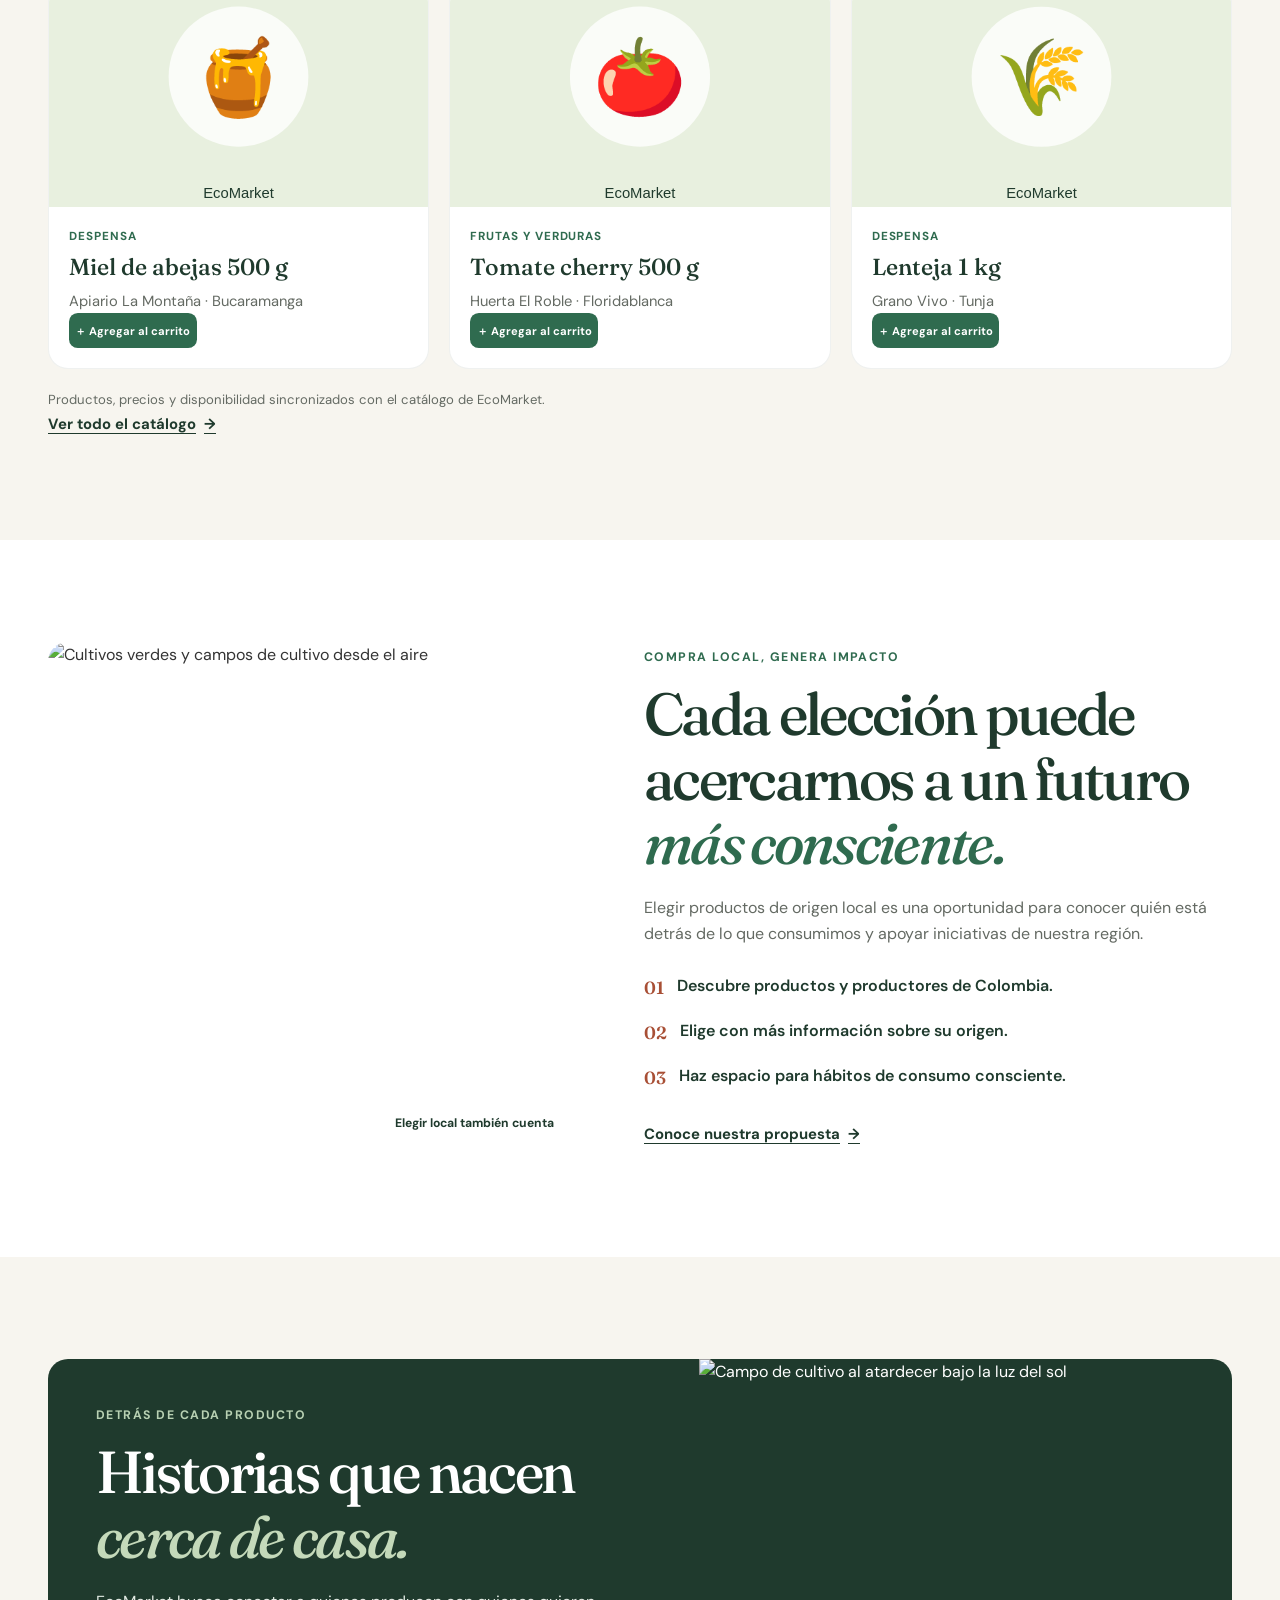
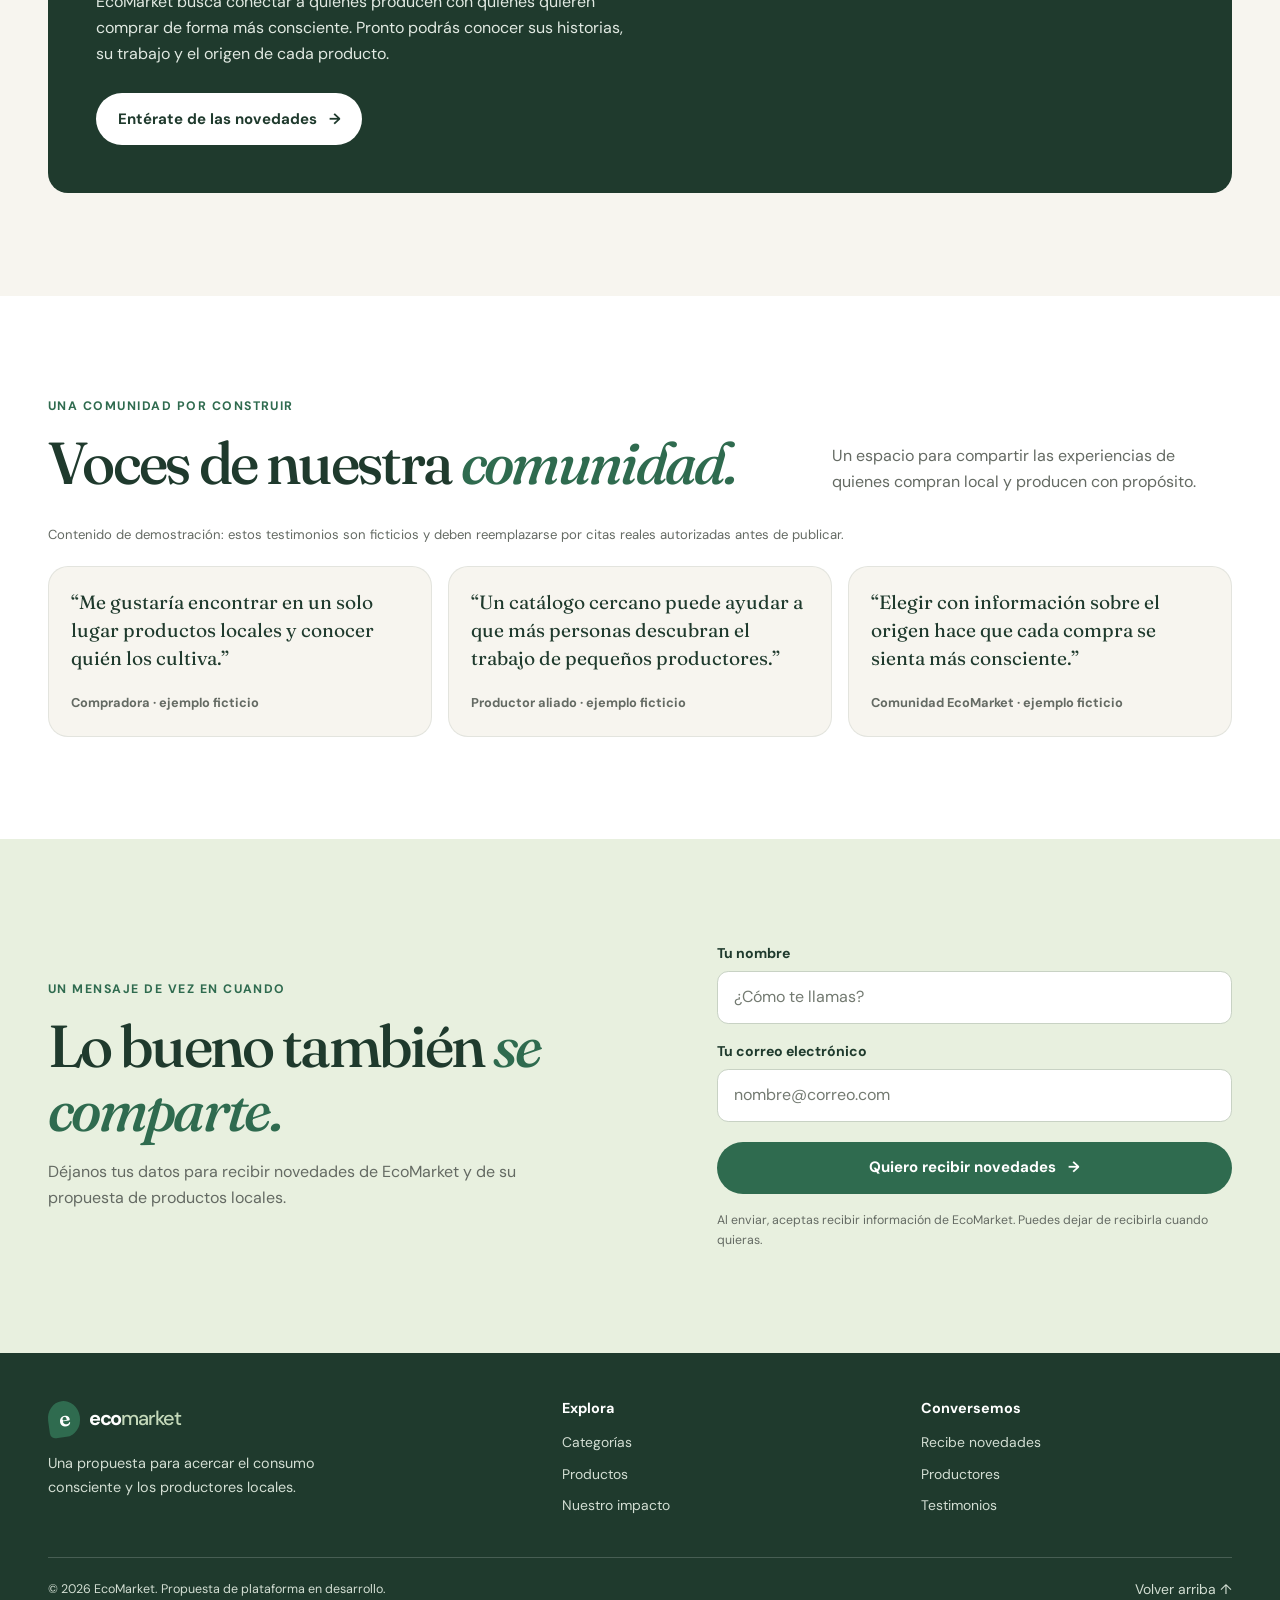
==== commit fe2eea92: "Complete storefront and workshop documentation" ====
--- a/index.html
+++ b/index.html
@@ -25,6 +25,7 @@
           <a href="catalogo.html">Productos</a>
           <a href="catalogo.html#ofertas">Ofertas</a>
           <a href="#productores">Nosotros</a>
+          <a href="#testimonios">Testimonios</a>
           <a href="#suscripcion">Contacto</a>
         </nav>
 
@@ -35,6 +36,7 @@
             <a href="catalogo.html">Productos</a>
             <a href="catalogo.html#ofertas">Ofertas</a>
             <a href="#productores">Nosotros</a>
+            <a href="#testimonios">Testimonios</a>
             <a href="#suscripcion">Contacto</a>
           </nav>
         </details>
@@ -65,7 +67,7 @@
             <img
               class="hero-image"
               src="https://images.unsplash.com/photo-1542838132-92c53300491e?auto=format&amp;fit=crop&amp;w=1100&amp;q=85"
-              alt="Canastas con frutas y verduras frescas en un mercado"
+              alt="Estantes con frutas y verduras frescas en un mercado"
               fetchpriority="high"
             >
             <div class="image-caption">
@@ -157,7 +159,7 @@
           <div class="impact-image-wrap">
             <img
               src="https://images.unsplash.com/photo-1592982537447-7440770cbfc9?auto=format&amp;fit=crop&amp;w=1000&amp;q=85"
-              alt="Manos trabajando la tierra para cultivar alimentos"
+              alt="Cultivos verdes y campos de cultivo desde el aire"
               loading="lazy"
             >
             <span class="impact-image-label">Elegir local también cuenta</span>
@@ -187,9 +189,36 @@
           <div class="producer-photo">
             <img
               src="https://images.unsplash.com/photo-1500382017468-9049fed747ef?auto=format&amp;fit=crop&amp;w=900&amp;q=85"
-              alt="Cultivo verde en el campo bajo la luz del día"
+              alt="Campo de cultivo al atardecer bajo la luz del sol"
               loading="lazy"
             >
+          </div>
+        </div>
+      </section>
+
+      <section class="testimonios section-space" id="testimonios" aria-labelledby="titulo-testimonios">
+        <div class="container">
+          <div class="section-heading">
+            <div>
+              <p class="eyebrow">Una comunidad por construir</p>
+              <h2 id="titulo-testimonios">Voces de nuestra <em>comunidad.</em></h2>
+            </div>
+            <p class="section-intro">Un espacio para compartir las experiencias de quienes compran local y producen con propósito.</p>
+          </div>
+          <p class="aviso-testimonios">Contenido de demostración: estos testimonios son ficticios y deben reemplazarse por citas reales autorizadas antes de publicar.</p>
+          <div class="cuadricula-testimonios">
+            <figure class="tarjeta-testimonio">
+              <blockquote>“Me gustaría encontrar en un solo lugar productos locales y conocer quién los cultiva.”</blockquote>
+              <figcaption>Compradora · ejemplo ficticio</figcaption>
+            </figure>
+            <figure class="tarjeta-testimonio">
+              <blockquote>“Un catálogo cercano puede ayudar a que más personas descubran el trabajo de pequeños productores.”</blockquote>
+              <figcaption>Productor aliado · ejemplo ficticio</figcaption>
+            </figure>
+            <figure class="tarjeta-testimonio">
+              <blockquote>“Elegir con información sobre el origen hace que cada compra se sienta más consciente.”</blockquote>
+              <figcaption>Comunidad EcoMarket · ejemplo ficticio</figcaption>
+            </figure>
           </div>
         </div>
       </section>
@@ -201,7 +230,7 @@
             <h2 id="newsletter-title">Lo bueno también <em>se comparte.</em></h2>
             <p>Déjanos tus datos para recibir novedades de EcoMarket y de su propuesta de productos locales.</p>
           </div>
-          <form id="newsletter-form" class="newsletter-form" action="#" method="post" novalidate>
+          <form id="formulario-suscripcion" class="formulario-suscripcion" action="#" method="post" novalidate>
             <div class="form-field">
               <label for="nombre">Tu nombre</label>
               <input id="nombre" name="nombre" type="text" autocomplete="given-name" placeholder="¿Cómo te llamas?" required>
@@ -211,8 +240,8 @@
               <input id="correo" name="correo" type="email" autocomplete="email" placeholder="nombre@correo.com" required>
             </div>
             <button class="button" type="submit">Quiero recibir novedades <span aria-hidden="true">→</span></button>
-            <p id="newsletter-feedback" class="form-status" aria-live="polite" role="status" hidden></p>
-            <p class="form-note">Al enviar, aceptas recibir información de EcoMarket. Puedes dejar de recibirla cuando quieras.</p>
+            <p id="mensaje-suscripcion" class="estado-formulario" aria-live="polite" role="status" hidden></p>
+            <p class="nota-formulario">Al enviar, aceptas recibir información de EcoMarket. Puedes dejar de recibirla cuando quieras.</p>
           </form>
         </div>
       </section>
@@ -237,6 +266,7 @@
           <h2>Conversemos</h2>
           <a href="#suscripcion">Recibe novedades</a>
           <a href="#productores">Productores</a>
+          <a href="#testimonios">Testimonios</a>
         </div>
       </div>
       <div class="container footer-bottom">
@@ -245,31 +275,7 @@
       </div>
     </footer>
 
-    <script>
-      const newsletterForm = document.querySelector("#newsletter-form");
-      const newsletterFeedback = document.querySelector("#newsletter-feedback");
-
-      if (newsletterForm && newsletterFeedback) {
-        newsletterForm.addEventListener("submit", (event) => {
-          event.preventDefault();
-
-          if (!newsletterForm.reportValidity()) {
-            newsletterFeedback.hidden = true;
-            return;
-          }
-
-          const formData = new FormData(newsletterForm);
-          const nombre = String(formData.get("nombre") || "").trim();
-          const correo = String(formData.get("correo") || "").trim();
-
-          newsletterFeedback.textContent = `Gracias${nombre ? `, ${nombre}` : ""}. Te avisaremos en ${correo} cuando haya nuevas novedades de EcoMarket.`;
-          newsletterFeedback.classList.add("is-success");
-          newsletterFeedback.hidden = false;
-          newsletterForm.reset();
-        });
-      }
-    </script>
     <script src="validarProductos.js" defer></script>
-    <script src="storefront.js?v=20261106" defer></script>
+    <script src="storefront.js?v=20261108" defer></script>
   </body>
 </html>
--- a/styles.css
+++ b/styles.css
@@ -662,6 +662,43 @@
   object-fit: cover;
 }
 
+.testimonios {
+  background: var(--color-white);
+}
+
+.aviso-testimonios {
+  margin: -0.75rem 0 1.25rem;
+  color: var(--color-muted);
+  font-size: 0.82rem;
+}
+
+.cuadricula-testimonios {
+  display: grid;
+  gap: 1rem;
+}
+
+.tarjeta-testimonio {
+  margin: 0;
+  padding: 1.4rem;
+  border: 1px solid rgb(31 58 45 / 9%);
+  border-radius: var(--radius-card);
+  background: var(--color-cream);
+}
+
+.tarjeta-testimonio blockquote {
+  margin: 0 0 1.25rem;
+  color: var(--color-forest);
+  font-family: var(--font-display);
+  font-size: 1.2rem;
+  line-height: 1.45;
+}
+
+.tarjeta-testimonio figcaption {
+  color: var(--color-muted);
+  font-size: 0.8rem;
+  font-weight: 700;
+}
+
 .newsletter {
   background: #e8f0df;
 }
@@ -677,7 +714,7 @@
   color: var(--color-muted);
 }
 
-.newsletter-form {
+.formulario-suscripcion {
   display: grid;
   gap: 1rem;
 }
@@ -711,12 +748,12 @@
   border-color: var(--color-leaf);
 }
 
-.newsletter-form .button {
+.formulario-suscripcion .button {
   width: 100%;
   margin-top: 0.25rem;
 }
 
-.form-status {
+.estado-formulario {
   margin: 0;
   padding: 0.75rem 0.85rem;
   border-radius: 0.7rem;
@@ -726,11 +763,11 @@
   font-weight: 700;
 }
 
-.form-status.is-success {
+.estado-formulario.is-success {
   border: 1px solid #c8e6cf;
 }
 
-.form-note {
+.nota-formulario {
   margin: 0;
   color: var(--color-muted);
   font-size: 0.77rem;
@@ -846,6 +883,10 @@
     grid-template-columns: repeat(3, minmax(0, 1fr));
   }
 
+  .cuadricula-testimonios {
+    grid-template-columns: repeat(2, minmax(0, 1fr));
+  }
+
   .impact-grid {
     grid-template-columns: 0.95fr 1.05fr;
     gap: 4rem;
@@ -888,6 +929,10 @@
 }
 
 @media (min-width: 58rem) {
+  .cuadricula-testimonios {
+    grid-template-columns: repeat(3, minmax(0, 1fr));
+  }
+
   .hero-grid {
     grid-template-columns: 1.05fr 0.95fr;
     gap: 2rem;
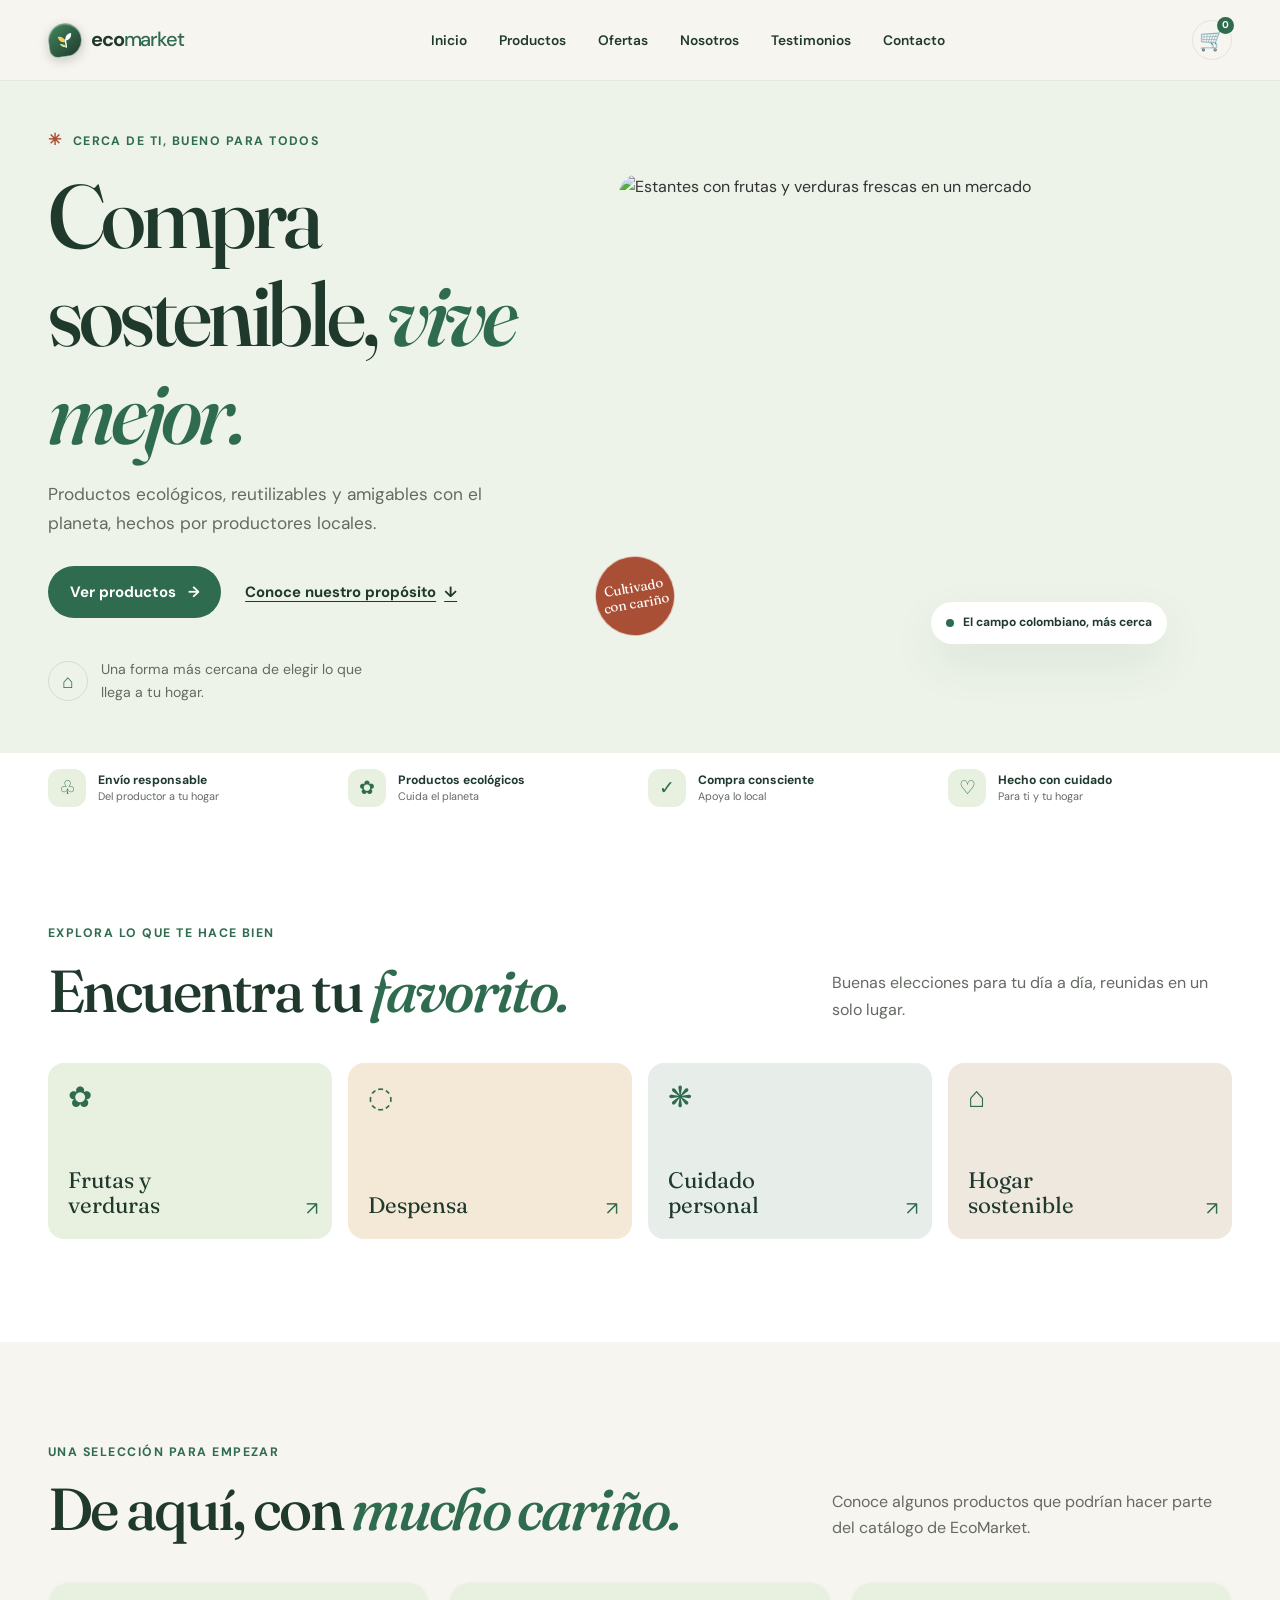
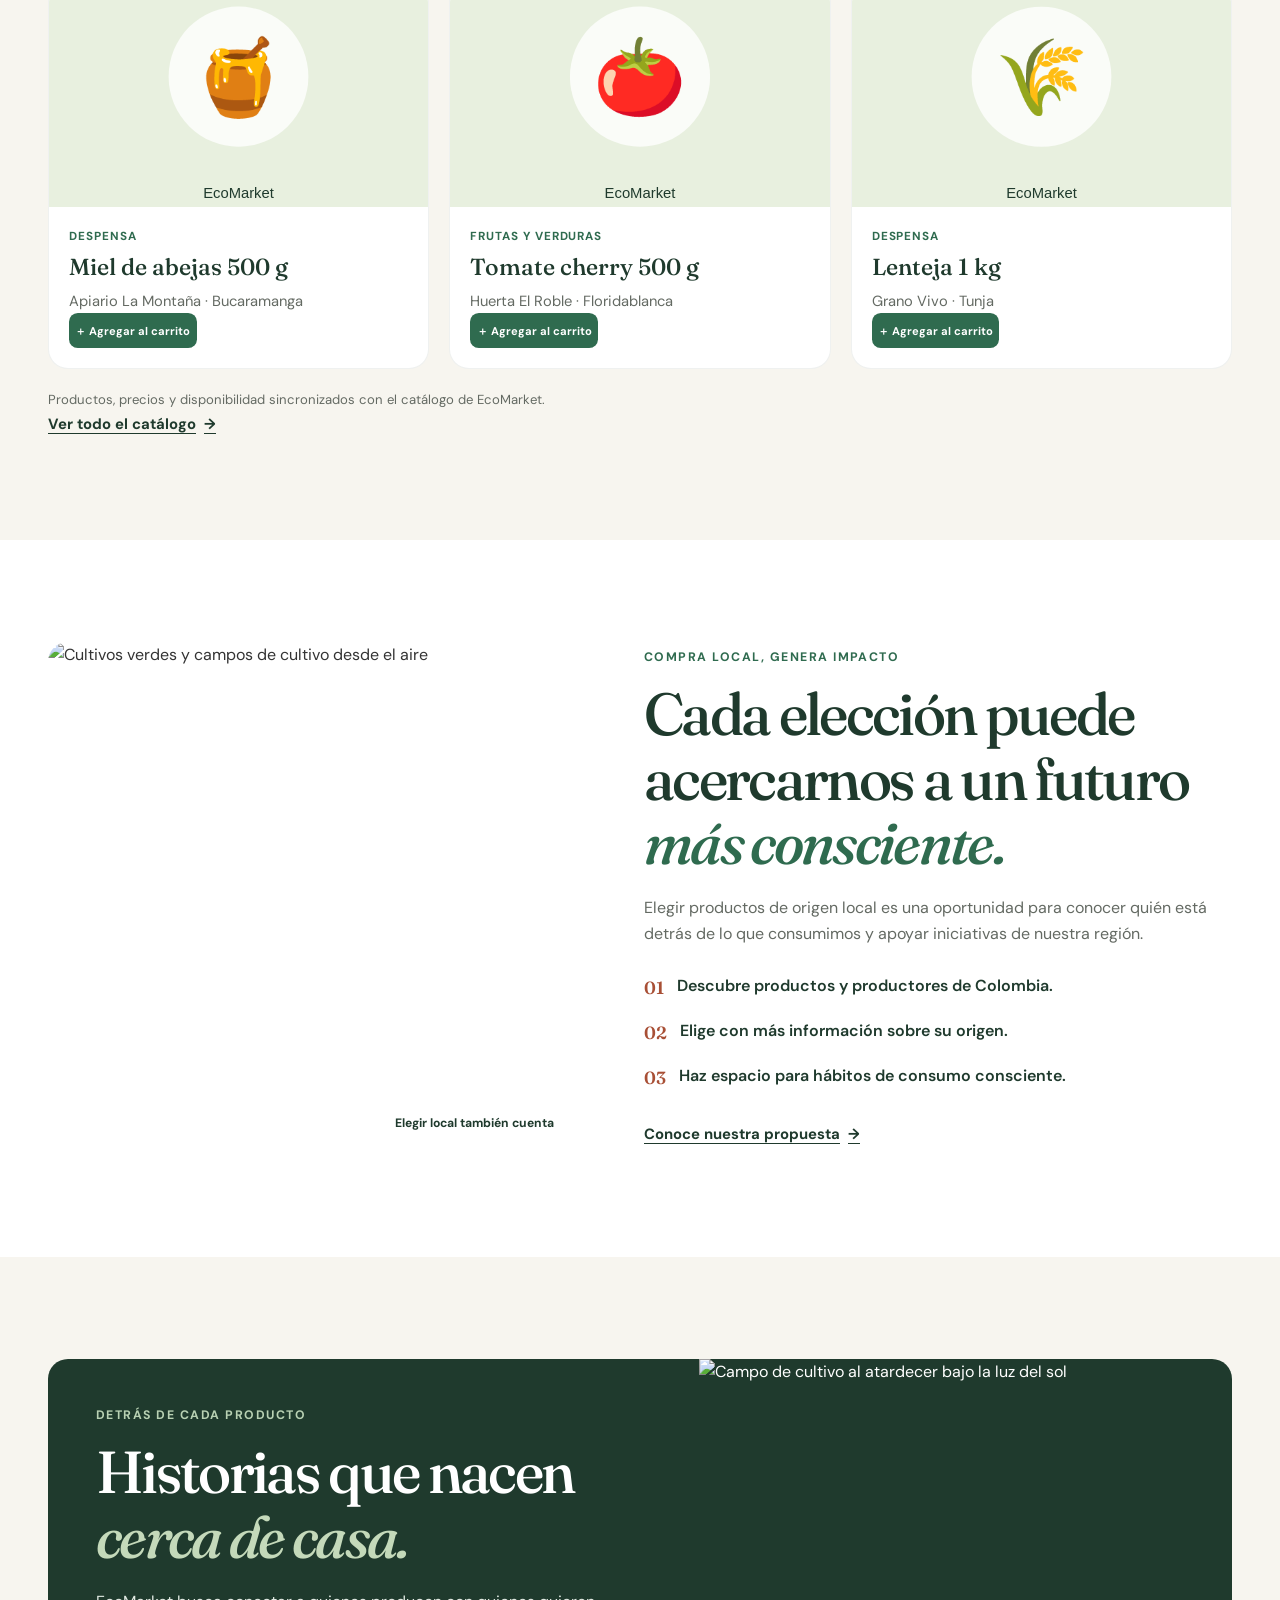
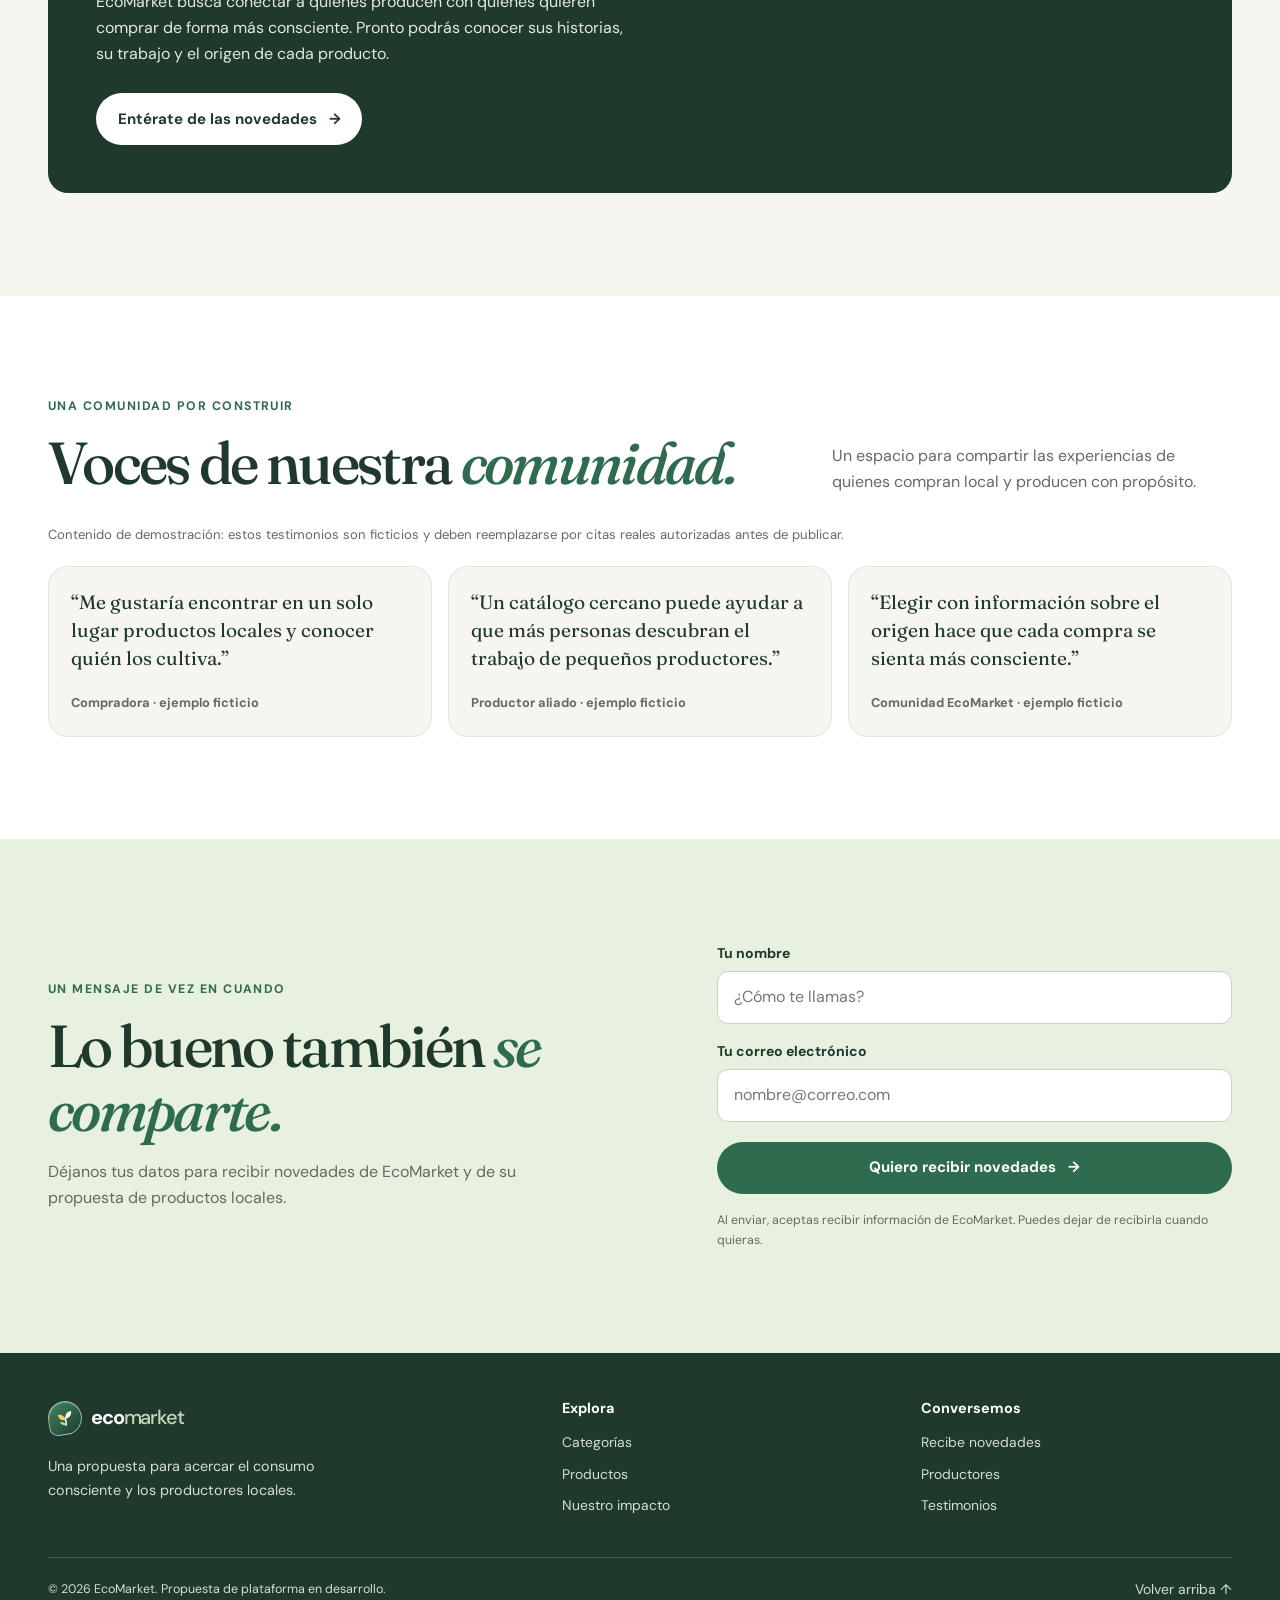
==== commit 12783c08: "Refresh EcoMarket brand mark" ====
--- a/index.html
+++ b/index.html
@@ -8,7 +8,7 @@
     <link rel="preconnect" href="https://fonts.googleapis.com">
     <link rel="preconnect" href="https://fonts.gstatic.com" crossorigin>
     <link href="https://fonts.googleapis.com/css2?family=DM+Sans:wght@400;500;600;700&family=Fraunces:opsz,wght@9..144,500;9..144,600;9..144,700&display=swap" rel="stylesheet">
-    <link rel="stylesheet" href="styles.css?v=20261106">
+    <link rel="stylesheet" href="styles.css?v=20261108-logo">
   </head>
   <body>
     <a class="skip-link" href="#contenido">Saltar al contenido principal</a>
@@ -16,7 +16,14 @@
     <header class="site-header">
       <div class="container header-content">
         <a class="brand" href="index.html#inicio" aria-label="EcoMarket, ir al inicio">
-          <span class="brand-mark" aria-hidden="true">e</span>
+          <span class="brand-mark" aria-hidden="true">
+            <svg viewBox="0 0 40 40" focusable="false">
+              <path d="M20 31V19" fill="none" stroke="currentColor" stroke-linecap="round" stroke-width="2.4"/>
+              <path d="M19.3 23C13 23 9.1 19.2 8.4 12.8c6.1-.1 10.2 2.8 11 8.8" fill="#f3cf65"/>
+              <path d="M20.1 19.3c.4-6.2 4.2-9.6 10.5-9.8.1 6.1-3.3 10.2-9.8 10.8" fill="#fff"/>
+              <path d="M20 30c-3.4-4.1-6.4-5.3-9.7-5.2 1.6 4.1 4.8 6.1 9.7 6.2" fill="#c6e4a4"/>
+            </svg>
+          </span>
           <span>eco<span class="brand-light">market</span></span>
         </a>
 
@@ -251,7 +258,14 @@
       <div class="container footer-main">
         <div class="footer-brand">
           <a class="brand brand-footer" href="index.html#inicio" aria-label="EcoMarket, volver al inicio">
-            <span class="brand-mark" aria-hidden="true">e</span>
+            <span class="brand-mark" aria-hidden="true">
+              <svg viewBox="0 0 40 40" focusable="false">
+                <path d="M20 31V19" fill="none" stroke="currentColor" stroke-linecap="round" stroke-width="2.4"/>
+                <path d="M19.3 23C13 23 9.1 19.2 8.4 12.8c6.1-.1 10.2 2.8 11 8.8" fill="#f3cf65"/>
+                <path d="M20.1 19.3c.4-6.2 4.2-9.6 10.5-9.8.1 6.1-3.3 10.2-9.8 10.8" fill="#fff"/>
+                <path d="M20 30c-3.4-4.1-6.4-5.3-9.7-5.2 1.6 4.1 4.8 6.1 9.7 6.2" fill="#c6e4a4"/>
+              </svg>
+            </span>
             <span>eco<span class="brand-light">market</span></span>
           </a>
           <p>Una propuesta para acercar el consumo consciente y los productores locales.</p>
--- a/styles.css
+++ b/styles.css
@@ -106,16 +106,27 @@
 
 .brand-mark {
   display: grid;
-  width: 2rem;
+  width: 2.15rem;
   aspect-ratio: 1;
   place-items: center;
-  border-radius: 50% 50% 50% 0.35rem;
-  background: var(--color-leaf);
+  border: 1px solid rgb(255 255 255 / 55%);
+  border-radius: 50% 50% 50% 0.55rem;
+  background: linear-gradient(145deg, #43875e, var(--color-forest));
+  box-shadow: 0 0.2rem 0.65rem rgb(31 58 45 / 22%), inset 0 1px rgb(255 255 255 / 22%);
   color: var(--color-white);
-  font-family: var(--font-display);
-  font-size: 1.35rem;
-  font-weight: 600;
   transform: rotate(-8deg);
+  transition: transform 180ms ease, box-shadow 180ms ease;
+}
+
+.brand-mark svg {
+  width: 1.55rem;
+  height: 1.55rem;
+  color: var(--color-white);
+}
+
+.brand:hover .brand-mark {
+  box-shadow: 0 0.3rem 0.8rem rgb(31 58 45 / 28%), inset 0 1px rgb(255 255 255 / 22%);
+  transform: rotate(0) scale(1.06);
 }
 
 .brand-light {
